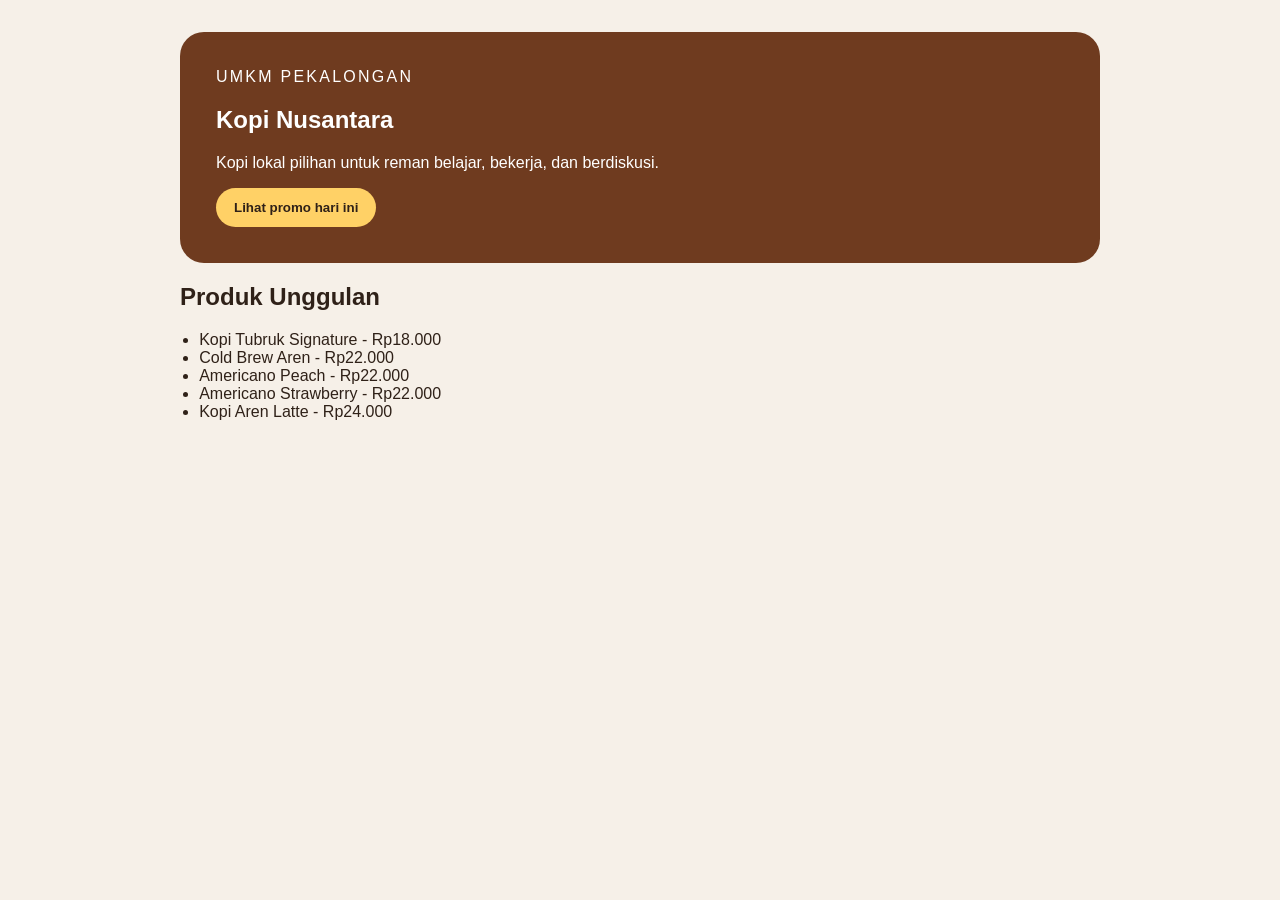
==== index.html @ fff0dcb1 "feat: buat landing page awal UMKM" ====
<!DOCTYPE html>
<html lang="en">
<head>
    <meta charset="UTF-8">
    <meta name="viewport" content="width=device-width, initial-scale=1.0">
    <title>Document</title>
    <link rel="stylesheet" href="css/style.css">
</head>
<body>
    <main class="page">
        <section class="hero">
            <p class="eyebrow">UMKM Pekalongan</p>
            <h1>Kopi Nusantara</h1>
            <p>Kopi lokal pilihan untuk reman belajar, bekerja, dan berdiskusi.</p>
            <button id="promoButton" type="button">Lihat promo hari ini</button>
        </section>
        <section aria-labelledby="produk-title">
            <h2 id="produk-title">Produk Unggulan</h2>
            <ul class="products">
                <li>Kopi Tubruk Signature - Rp18.000</li>
                <li>Cold Brew Aren - Rp22.000</li>
                <li>Americano Peach - Rp22.000</li>
                <li>Americano Strawberry - Rp22.000</li>
                <li>Kopi Aren Latte - Rp24.000</li>
            </ul>
        </section>

    </main>
    <script src="js/script.js"></script>
</body>
</html>
---- css/style.css ----
body {
    margin: 0;
    color: #2f2118;
    background-color: #f6f0e8;
    font-family: Arial, Helvetica, sans-serif;
}

.page {
    max-width: 920px;
    margin: 0 auto;
    padding: 32px 20px;
}

.hero {
    padding: 36px;
    color: white;
    background-color: #6f3b1f;
    border-radius: 24px;
}

.eyebrow {
    margin: 0 0 8px;
    letter-spacing: 0.14em;
    text-transform: uppercase;
}

.products {
    padding-left: 1.2rem;
}

button {
    padding: 12px 18px;
    color: #2f2118;
    font-weight: 700;
    cursor: pointer;
    background-color: #ffd166;
    border: 0;
    border-radius: 999px;
}
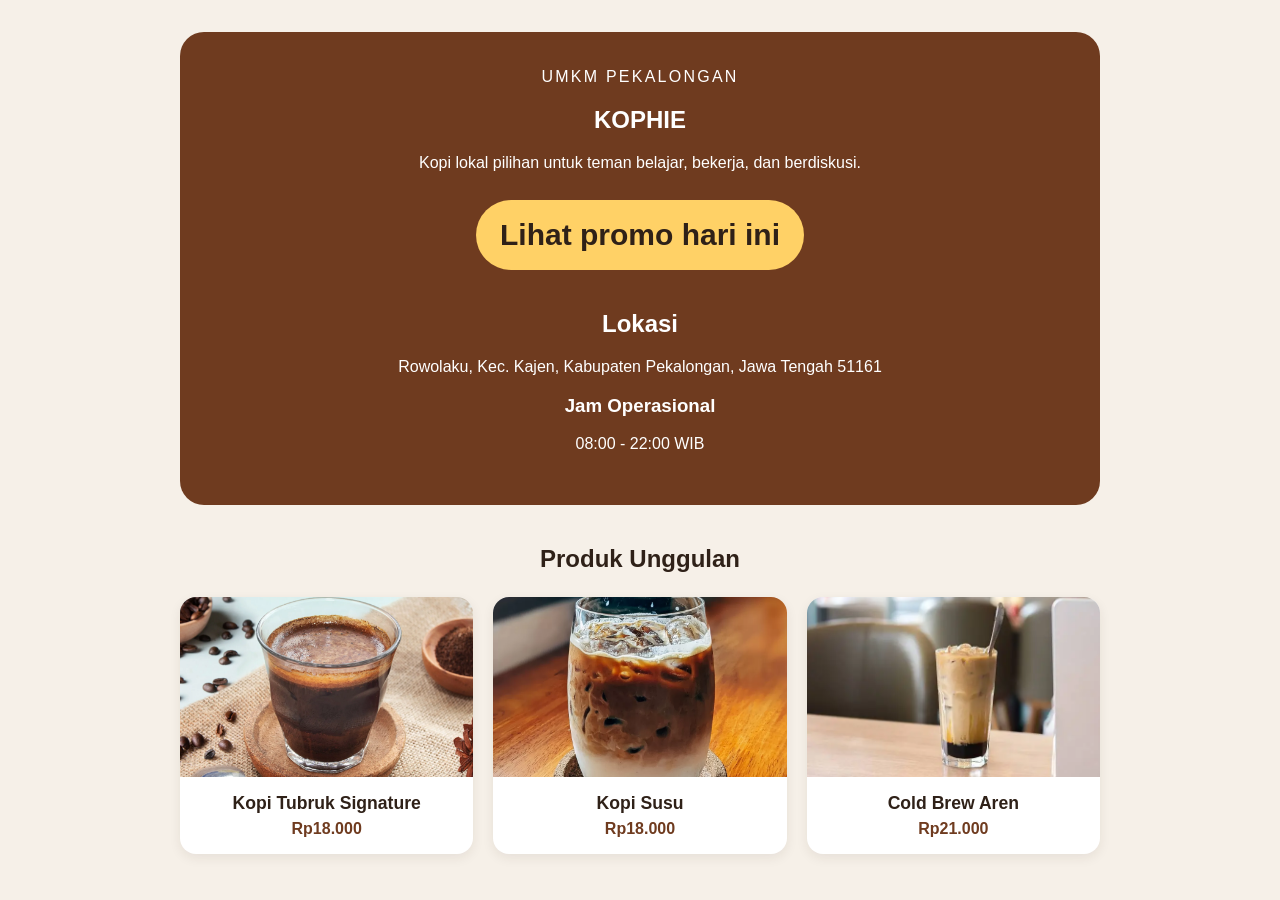
==== commit 6a328c56: "tambah lokasi dan jam operasional" ====
--- a/index.html
+++ b/index.html
@@ -1,31 +1,58 @@
-<!DOCTYPE html>
-<html lang="en">
-<head>
-    <meta charset="UTF-8">
-    <meta name="viewport" content="width=device-width, initial-scale=1.0">
-    <title>Document</title>
-    <link rel="stylesheet" href="css/style.css">
-</head>
-<body>
+<!doctype html>
+<html lang="id">
+  <head>
+    <meta charset="UTF-8" />
+    <meta name="viewport" content="width=device-width, initial-scale=1.0" />
+    <title>Kopi Nusantara - UMKM Pekalongan</title>
+    <link rel="stylesheet" href="css/style.css" />
+  </head>
+  <body>
     <main class="page">
-        <section class="hero">
-            <p class="eyebrow">UMKM Pekalongan</p>
-            <h1>Kopi Nusantara</h1>
-            <p>Kopi lokal pilihan untuk reman belajar, bekerja, dan berdiskusi.</p>
-            <button id="promoButton" type="button">Lihat promo hari ini</button>
-        </section>
-        <section aria-labelledby="produk-title">
-            <h2 id="produk-title">Produk Unggulan</h2>
-            <ul class="products">
-                <li>Kopi Tubruk Signature - Rp18.000</li>
-                <li>Cold Brew Aren - Rp22.000</li>
-                <li>Americano Peach - Rp22.000</li>
-                <li>Americano Strawberry - Rp22.000</li>
-                <li>Kopi Aren Latte - Rp24.000</li>
-            </ul>
-        </section>
+      <section class="hero">
+        <p class="eyebrow">UMKM Pekalongan</p>
+        <h1>KOPHIE</h1>
+        <p>Kopi lokal pilihan untuk teman belajar, bekerja, dan berdiskusi.</p>
+        <button id="promoButton" type="button">Lihat promo hari ini</button>
+        <div class="hero-info">
+          <div class="info-item">
+            <h2 class="label">Lokasi</h2>
+            <p>Rowolaku, Kec. Kajen, Kabupaten Pekalongan, Jawa Tengah 51161</p>
+          </div>
+          <div class="info-item">
+            <h3 class="label">Jam Operasional</h3>
+            <p class="hours">08:00 - 22:00 WIB</p>
+          </div>
+        </div>
+      </section>
 
+      <section aria-labelledby="produk-title">
+        <h2 id="produk-title">Produk Unggulan</h2>
+        <ul class="products">
+          <li class="product-card">
+            <img src="webp/kopitubruk.webp" alt="Kopi Tubruk Signature" />
+            <div class="product-info">
+              <h3>Kopi Tubruk Signature</h3>
+              <p class="price">Rp18.000</p>
+            </div>
+          </li>
+          <li class="product-card">
+            <img src="webp/kopisusu.webp" alt="Kopi Susu" />
+            <div class="product-info">
+              <h3>Kopi Susu</h3>
+              <p class="price">Rp18.000</p>
+            </div>
+          </li>
+          <li class="product-card">
+            <img src="webp/coldbrewaren.webp" alt="Cold Brew Aren" />
+            <div class="product-info">
+              <h3>Cold Brew Aren</h3>
+              <p class="price">Rp21.000</p>
+            </div>
+          </li>
+        </ul>
+      </section>
     </main>
+
     <script src="js/script.js"></script>
-</body>
+  </body>
 </html>
--- a/css/style.css
+++ b/css/style.css
@@ -16,6 +16,7 @@
     color: white;
     background-color: #6f3b1f;
     border-radius: 24px;
+    text-align: center;
 }
 
 .eyebrow {
@@ -24,19 +25,64 @@
     text-transform: uppercase;
 }
 
-.products {
-    padding-left: 1.2rem;
+section h2 {
+    text-align: center;
+    margin-top: 40px;
+    margin-bottom: 20px;
 }
 
 button {
-    padding: 12px 18px;
+    padding: 18px 24px;
     color: #2f2118;
+    font-size: 30px;
     font-weight: 700;
     cursor: pointer;
     background-color: #ffd166;
     border: 0;
     border-radius: 999px;
+    margin-top: 12px;
 }
 
+.products {
+    display: grid;
+    grid-template-columns: repeat(auto-fit, minmax(220px, 1fr));
+    gap: 20px;
+    list-style: none;
+    padding: 0;
+    margin: 24px 0 0;
+}
 
+.product-card {
+    background-color: #ffffff;
+    border-radius: 16px;
+    overflow: hidden;
+    box-shadow: 0 4px 12px rgba(47, 33, 24, 0.08);
+    display: flex;
+    flex-direction: column;
+    text-align: center;
+}
 
+.product-card img {
+    width: 100%;
+    height: 180px;
+    object-fit: cover;
+}
+
+.product-info {
+    padding: 16px;
+    display: flex;
+    flex-direction: column;
+    gap: 6px;
+}
+
+.product-info h3 {
+    margin: 0;
+    font-size: 1.1rem;
+    color: #2f2118;
+}
+
+.product-info .price {
+    margin: 0;
+    font-weight: 700;
+    color: #6f3b1f;
+}
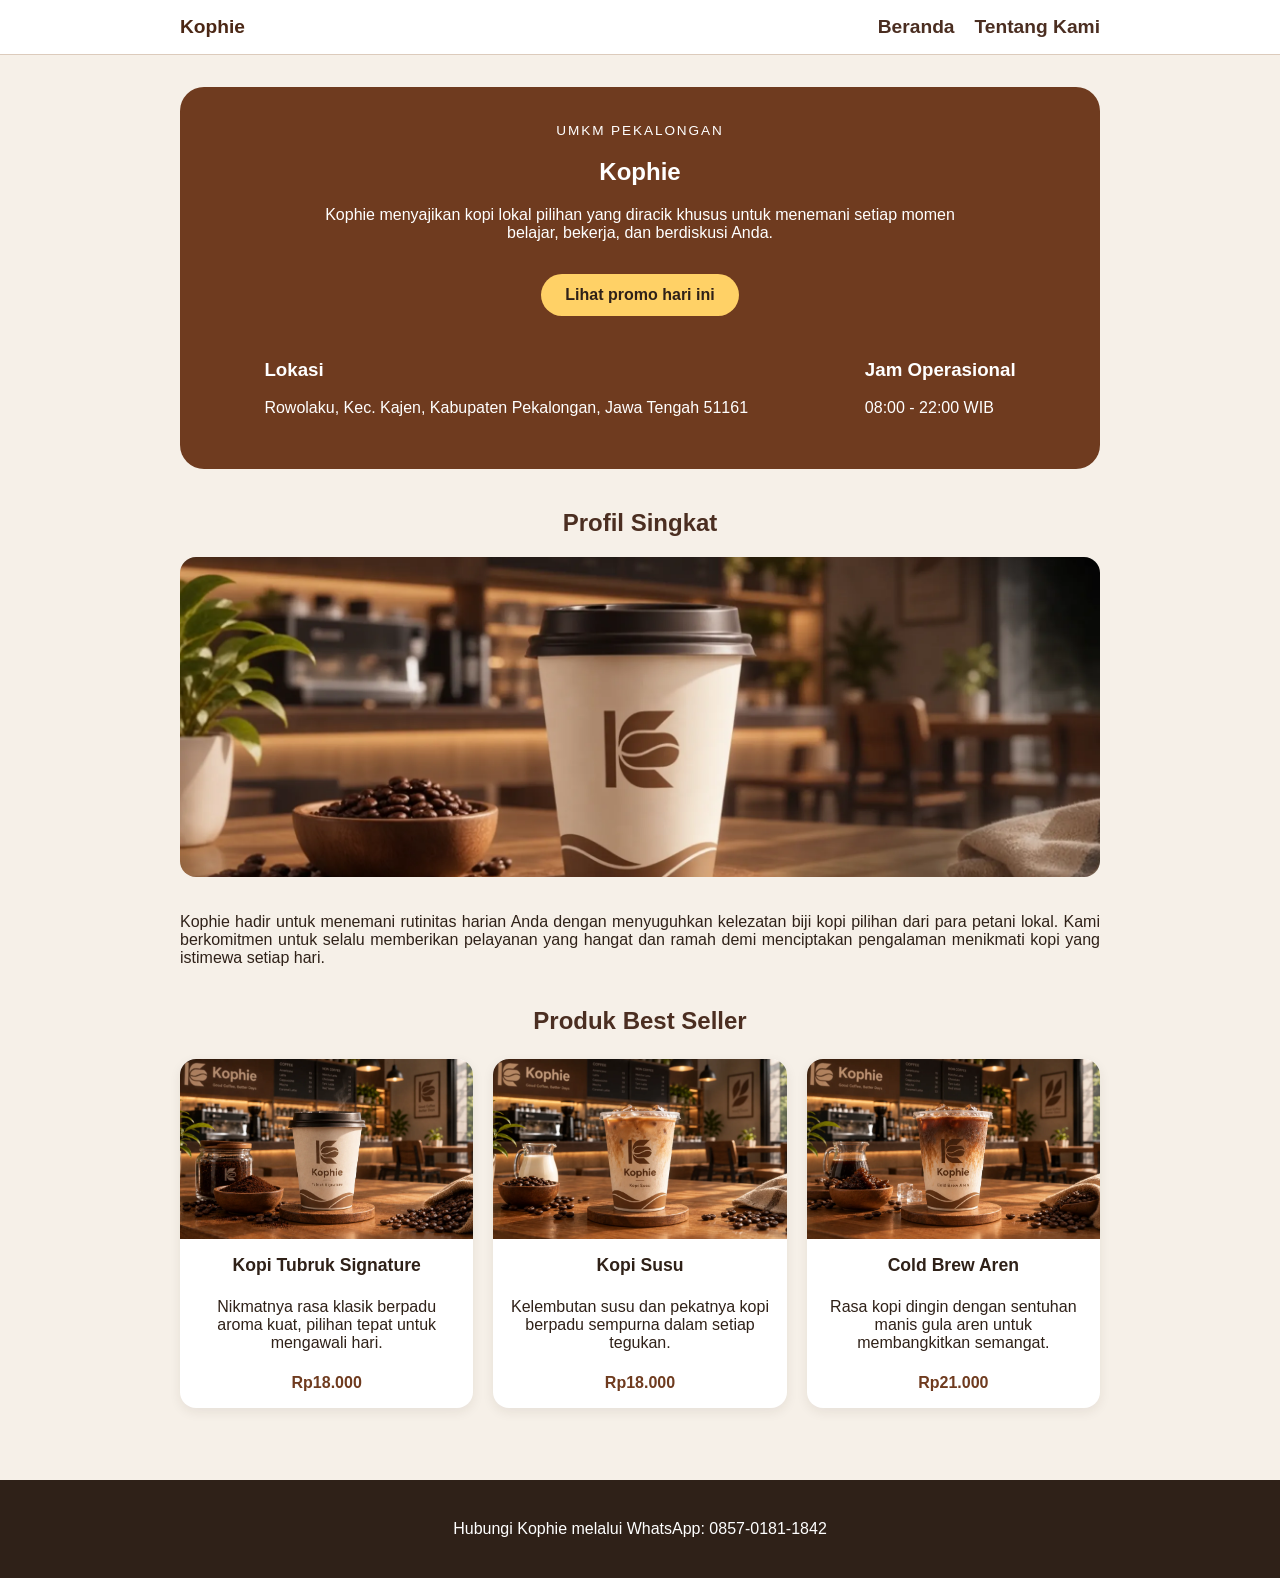
==== commit ece04d45: "Menambah navigasi, menambah halaman tentang kami, dan sedikit merapikan UIUX" ====
--- a/index.html
+++ b/index.html
@@ -3,49 +3,103 @@
   <head>
     <meta charset="UTF-8" />
     <meta name="viewport" content="width=device-width, initial-scale=1.0" />
-    <title>Kopi Nusantara - UMKM Pekalongan</title>
+    <title>Kophie - UMKM Pekalongan</title>
     <link rel="stylesheet" href="css/style.css" />
   </head>
   <body>
-    <main class="page">
-      <section class="hero">
-        <p class="eyebrow">UMKM Pekalongan</p>
-        <h1>KOPHIE</h1>
-        <p>Kopi lokal pilihan untuk teman belajar, bekerja, dan berdiskusi.</p>
-        <button id="promoButton" type="button">Lihat promo hari ini</button>
-        <div class="hero-info">
-          <div class="info-item">
-            <h2 class="label">Lokasi</h2>
-            <p>Rowolaku, Kec. Kajen, Kabupaten Pekalongan, Jawa Tengah 51161</p>
-          </div>
-          <div class="info-item">
-            <h3 class="label">Jam Operasional</h3>
-            <p class="hours">08:00 - 22:00 WIB</p>
+    <a class="skip-link" href="#konten">Lewati ke konten utama</a>
+    <header class="site-header">
+      <nav class="nav" aria-label="Navigasi utama">
+        <a class="brand" href="index.html">Kophie</a>
+        <ul>
+          <li><a aria-current="page" href="index.html">Beranda</a></li>
+          <li><a href="tentang.html">Tentang Kami</a></li>
+        </ul>
+      </nav>
+    </header>
+
+    <main id="beranda" class="page">
+      <section class="hero" aria-labelledby="hero-title">
+        <div class="hero-content">
+          <p class="eyebrow">UMKM Pekalongan</p>
+          <h1 id="hero-title">Kophie</h1>
+          <p class="hero-desc">
+            Kophie menyajikan kopi lokal pilihan yang diracik khusus untuk
+            menemani setiap momen belajar, bekerja, dan berdiskusi Anda.
+          </p>
+          <button id="promoButton" type="button">Lihat promo hari ini</button>
+
+          <div class="hero-info">
+            <div class="info-card">
+              <div>
+                <h3 class="label">Lokasi</h3>
+                <p>
+                  Rowolaku, Kec. Kajen, Kabupaten Pekalongan, Jawa Tengah 51161
+                </p>
+              </div>
+            </div>
+            <div class="info-card">
+              <div>
+                <h3 class="label">Jam Operasional</h3>
+                <p class="hours">08:00 - 22:00 WIB</p>
+              </div>
+            </div>
           </div>
         </div>
       </section>
 
+      <section id="profil" aria-labelledby="profil-title">
+        <h2 id="profil-title">Profil Singkat</h2>
+        <img
+          class="profile-image"
+          src="assets/images/profilen.webp"
+          alt="Secangkir kopi hitam di atas meja kayu"
+        />
+        <p>
+          Kophie hadir untuk menemani rutinitas harian Anda dengan menyuguhkan
+          kelezatan biji kopi pilihan dari para petani lokal. Kami berkomitmen
+          untuk selalu memberikan pelayanan yang hangat dan ramah demi
+          menciptakan pengalaman menikmati kopi yang istimewa setiap hari.
+        </p>
+        
+      </section>
+
       <section aria-labelledby="produk-title">
-        <h2 id="produk-title">Produk Unggulan</h2>
+        <h2 id="produk-title">Produk Best Seller</h2>
         <ul class="products">
           <li class="product-card">
-            <img src="webp/kopitubruk.webp" alt="Kopi Tubruk Signature" />
+            <img
+              src="assets/images/kopitubruksignaturen.webp"
+              alt="Kopi Tubruk Signature"
+            />
             <div class="product-info">
               <h3>Kopi Tubruk Signature</h3>
+              <p>
+                Nikmatnya rasa klasik berpadu aroma kuat, pilihan tepat untuk
+                mengawali hari.
+              </p>
               <p class="price">Rp18.000</p>
             </div>
           </li>
           <li class="product-card">
-            <img src="webp/kopisusu.webp" alt="Kopi Susu" />
+            <img src="assets/images/kopisusun.webp" alt="Kopi Susu" />
             <div class="product-info">
               <h3>Kopi Susu</h3>
+              <p>
+                Kelembutan susu dan pekatnya kopi berpadu sempurna dalam setiap
+                tegukan.
+              </p>
               <p class="price">Rp18.000</p>
             </div>
           </li>
           <li class="product-card">
-            <img src="webp/coldbrewaren.webp" alt="Cold Brew Aren" />
+            <img src="assets/images/coldbrewarenn.webp" alt="Cold Brew Aren" />
             <div class="product-info">
               <h3>Cold Brew Aren</h3>
+              <p>
+                Rasa kopi dingin dengan sentuhan manis gula aren untuk
+                membangkitkan semangat.
+              </p>
               <p class="price">Rp21.000</p>
             </div>
           </li>
@@ -53,6 +107,10 @@
       </section>
     </main>
 
+    <footer id="kontak" class="site-footer">
+      <p>Hubungi Kophie melalui WhatsApp: 0857-0181-1842</p>
+    </footer>
+
     <script src="js/script.js"></script>
   </body>
-</html>+</html>
--- a/css/style.css
+++ b/css/style.css
@@ -2,7 +2,67 @@
     margin: 0;
     color: #2f2118;
     background-color: #f6f0e8;
-    font-family: Arial, Helvetica, sans-serif;
+    font-family: 'Poppins', sans-serif;
+    text-align: justify;
+}
+
+.site-header {
+    position: sticky;
+    top: 0;
+    z-index: 1000;
+    background: white;
+    border-bottom: 1px solid #dccbbc;
+}
+
+.nav {
+    max-width: 920px;
+    margin: 0 auto;
+    display: flex;
+    justify-content: space-between;
+    align-items: center;
+    padding: 16px 20px;
+    flex-wrap: wrap;
+    gap: 16px;
+}
+
+.brand {
+    color: #4b2715;
+    font-weight: 800;
+    text-decoration: none;
+    font-size: 1.2rem;
+}
+
+.nav ul {
+    padding: 0;
+    margin: 0;
+    list-style: none;
+    display: flex;
+    gap: 20px;
+}
+
+.nav li {
+    display: inline-block;
+}
+
+nav a {
+    color: #4b2e21;
+    font-weight: 700;
+    text-decoration: none;
+    font-size: 1.2rem;
+}
+
+nav a:hover {
+    color: #6f3b1f;
+}
+
+.nav a[aria-current="page"] {
+    font-weight: 800;
+}
+
+a:focus-visible,
+button:focus-visible {
+    outline: 3px solid #2563eb;
+    outline-offset: 3px;
 }
 
 .page {
@@ -23,24 +83,70 @@
     margin: 0 0 8px;
     letter-spacing: 0.14em;
     text-transform: uppercase;
+    font-size: 0.85rem;
+}
+
+section {
+    margin-bottom: 40px;
 }
 
 section h2 {
     text-align: center;
     margin-top: 40px;
     margin-bottom: 20px;
+    color: #4b2e21;
 }
 
 button {
-    padding: 18px 24px;
+    padding: 12px 24px;
     color: #2f2118;
-    font-size: 30px;
+    font-size: 1rem;
     font-weight: 700;
     cursor: pointer;
     background-color: #ffd166;
     border: 0;
     border-radius: 999px;
-    margin-top: 12px;
+    margin-top: 16px;
+    transition: background-color 0.2s;
+}
+
+button:hover {
+    background-color: #f4c453;
+}
+
+.hero-desc {
+    display: flex;
+    text-align: center;
+    margin-left: 10vh;
+    margin-right: 10vh;
+}
+
+.hero-info {
+    display: flex;
+    justify-content: space-around;
+    flex-wrap: wrap;
+    gap: 20px;
+    margin-top: 24px;
+    text-align: left;
+}
+
+.info-item .label {
+    font-size: 1rem;
+    margin: 0 0 4px 0;
+    color: #ffd166;
+}
+
+.info-item p {
+    margin: 0;
+    font-size: 0.95rem;
+}
+
+.profile-image {
+    width: 100%;
+    max-height: 320px;
+    object-fit: cover;
+    border-radius: 16px;
+    margin-bottom: 16px;
 }
 
 .products {
@@ -85,4 +191,24 @@
     margin: 0;
     font-weight: 700;
     color: #6f3b1f;
+}
+
+.site-footer {
+    padding: 24px 20px;
+    background: #2f2118;
+    color: white;
+    text-align: center;
+}
+
+.skip-link {
+    position: absolute;
+    left: -9999px;
+    padding: 8px 12px;
+    color: white;
+    background: #2f2118;
+}
+
+.skip-link:focus {
+    top: 8px;
+    left: 8px;
 }
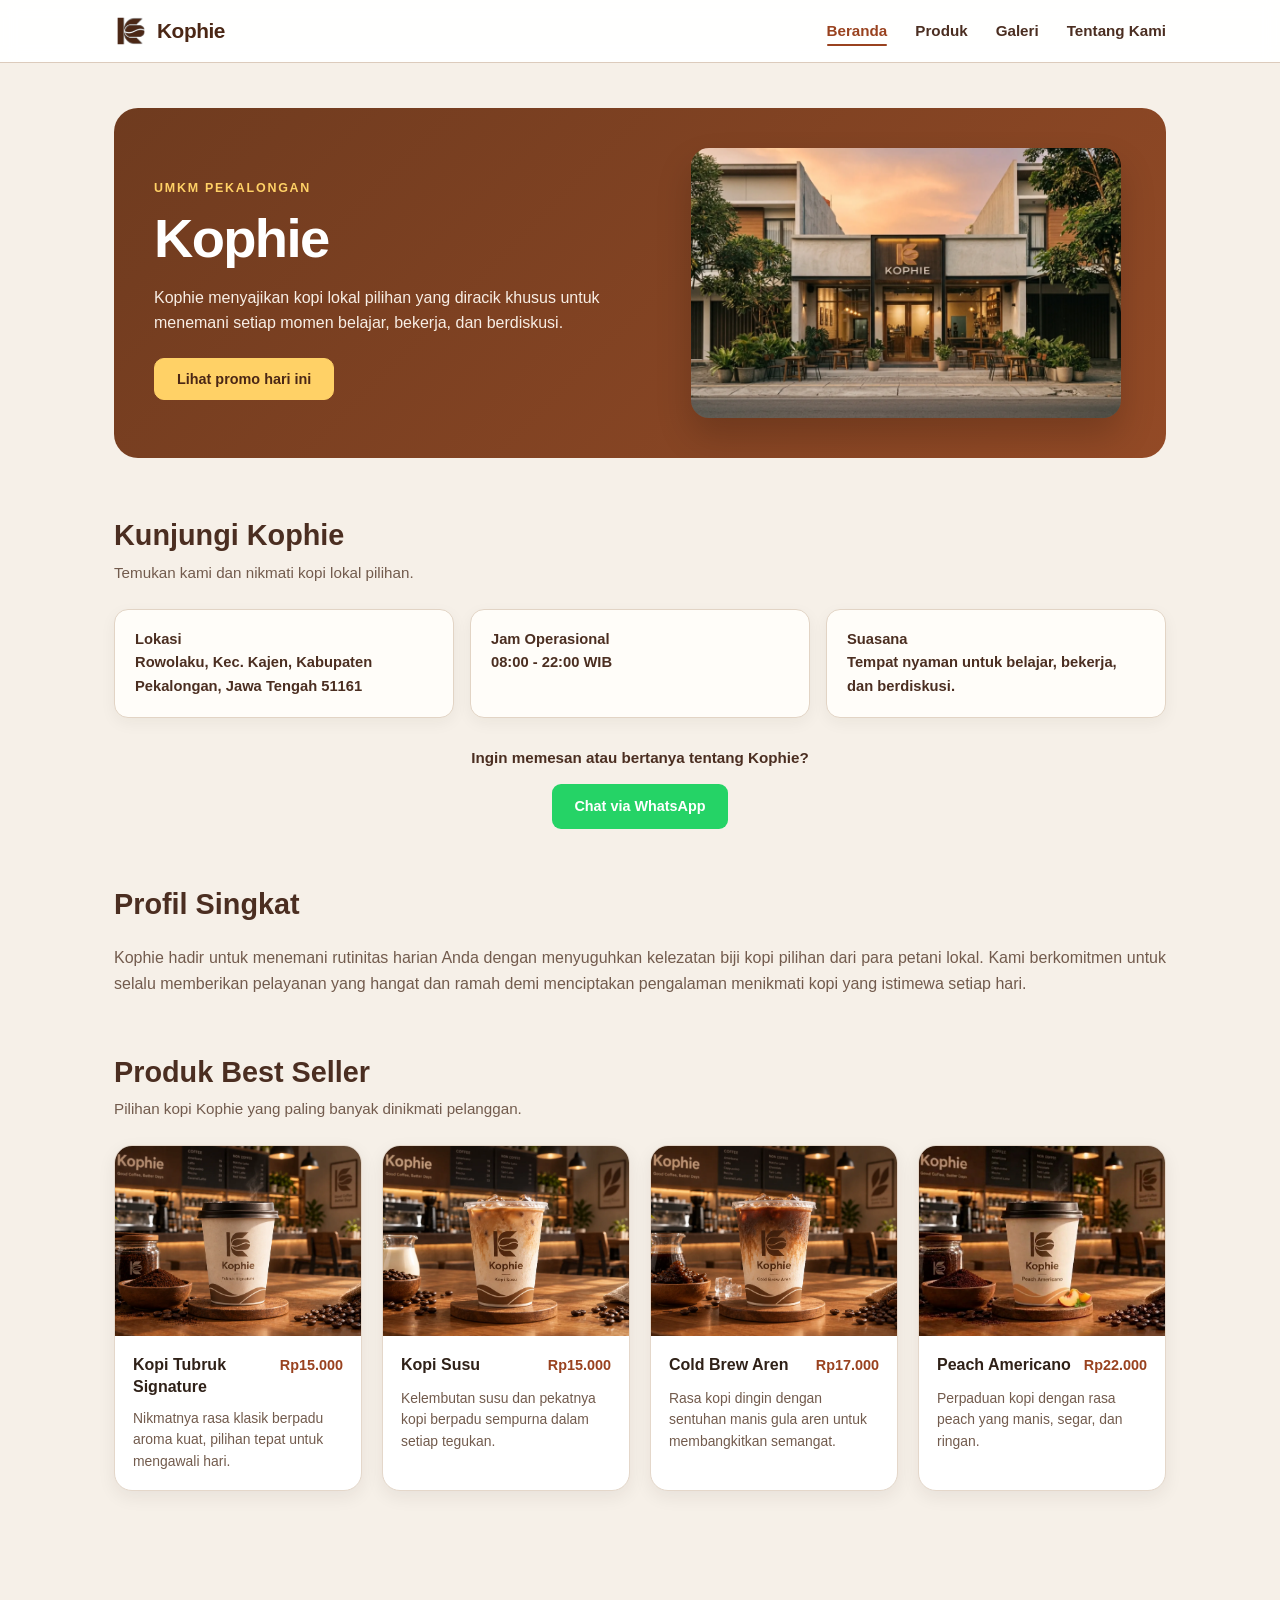
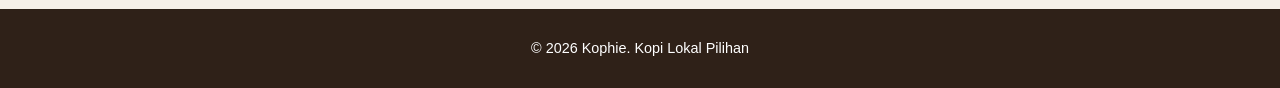
==== commit 0992dcca: "membuat file produk dan galeri html, menambahkan beberapa produk dan merapihkan layout" ====
--- a/index.html
+++ b/index.html
@@ -3,112 +3,197 @@
   <head>
     <meta charset="UTF-8" />
     <meta name="viewport" content="width=device-width, initial-scale=1.0" />
-    <title>Kophie - UMKM Pekalongan</title>
+    <title>Beranda Kophie - UMKM Pekalongan</title>
     <link rel="stylesheet" href="css/style.css" />
   </head>
+
   <body>
     <a class="skip-link" href="#konten">Lewati ke konten utama</a>
+
     <header class="site-header">
       <nav class="nav" aria-label="Navigasi utama">
-        <a class="brand" href="index.html">Kophie</a>
-        <ul>
-          <li><a aria-current="page" href="index.html">Beranda</a></li>
+        <a class="brand" href="index.html">
+          <img src="assets/logo/logokophie.svg" alt="Logo Kophie" />
+          <span>Kophie</span>
+        </a>
+
+        <ul class="nav-list">
+          <li>
+            <a class="active" aria-current="page" href="index.html">Beranda</a>
+          </li>
+          <li><a href="produk.html">Produk</a></li>
+          <li><a href="galeri.html">Galeri</a></li>
           <li><a href="tentang.html">Tentang Kami</a></li>
         </ul>
       </nav>
     </header>
 
-    <main id="beranda" class="page">
-      <section class="hero" aria-labelledby="hero-title">
-        <div class="hero-content">
+    <main id="konten" class="page">
+      <section class="about-hero" aria-labelledby="hero-title">
+        <div class="about-copy">
           <p class="eyebrow">UMKM Pekalongan</p>
+
           <h1 id="hero-title">Kophie</h1>
-          <p class="hero-desc">
+
+          <p class="about-desc">
             Kophie menyajikan kopi lokal pilihan yang diracik khusus untuk
-            menemani setiap momen belajar, bekerja, dan berdiskusi Anda.
+            menemani setiap momen belajar, bekerja, dan berdiskusi.
           </p>
+
           <button id="promoButton" type="button">Lihat promo hari ini</button>
-
-          <div class="hero-info">
-            <div class="info-card">
-              <div>
-                <h3 class="label">Lokasi</h3>
-                <p>
-                  Rowolaku, Kec. Kajen, Kabupaten Pekalongan, Jawa Tengah 51161
-                </p>
-              </div>
-            </div>
-            <div class="info-card">
-              <div>
-                <h3 class="label">Jam Operasional</h3>
-                <p class="hours">08:00 - 22:00 WIB</p>
-              </div>
-            </div>
-          </div>
-        </div>
-      </section>
-
-      <section id="profil" aria-labelledby="profil-title">
-        <h2 id="profil-title">Profil Singkat</h2>
-        <img
-          class="profile-image"
-          src="assets/images/profilen.webp"
-          alt="Secangkir kopi hitam di atas meja kayu"
-        />
-        <p>
-          Kophie hadir untuk menemani rutinitas harian Anda dengan menyuguhkan
-          kelezatan biji kopi pilihan dari para petani lokal. Kami berkomitmen
-          untuk selalu memberikan pelayanan yang hangat dan ramah demi
-          menciptakan pengalaman menikmati kopi yang istimewa setiap hari.
-        </p>
-        
-      </section>
-
-      <section aria-labelledby="produk-title">
-        <h2 id="produk-title">Produk Best Seller</h2>
-        <ul class="products">
-          <li class="product-card">
-            <img
-              src="assets/images/kopitubruksignaturen.webp"
+        </div>
+
+        <div class="about-img-wrapper">
+          <img
+            class="about-img"
+            src="assets/images/suasanakedai/beranda.webp"
+            alt="Foto Kedai Kophie"
+          />
+        </div>
+      </section>
+
+      <section class="section" aria-labelledby="lokasi-title">
+        <div class="section-head">
+          <h2 id="lokasi-title">Kunjungi Kophie</h2>
+          <p>Temukan kami dan nikmati kopi lokal pilihan.</p>
+        </div>
+
+        <ul class="category-list">
+          <li>
+            <strong>Lokasi</strong><br />
+            Rowolaku, Kec. Kajen, Kabupaten Pekalongan, Jawa Tengah 51161
+          </li>
+
+          <li>
+            <strong>Jam Operasional</strong><br />
+            08:00 - 22:00 WIB
+          </li>
+
+          <li>
+            <strong>Suasana</strong><br />
+            Tempat nyaman untuk belajar, bekerja, dan berdiskusi.
+          </li>
+        </ul>
+        <p class="contact-text">Ingin memesan atau bertanya tentang Kophie?</p>
+
+        <a
+          class="whatsapp-button"
+          href="https://wa.me/+6285701811842"
+          target="_blank"
+          rel="noopener"
+        >
+          Chat via WhatsApp
+        </a>
+      </section>
+
+      <section class="section" aria-labelledby="profil-title">
+        <div class="section-head">
+          <h2 id="profil-title">Profil Singkat</h2>
+        </div>
+
+        <div>
+          <p
+            class="about-desc"
+            style="color: #725b4d; max-width: 100%; text-align: justify"
+          >
+            Kophie hadir untuk menemani rutinitas harian Anda dengan menyuguhkan
+            kelezatan biji kopi pilihan dari para petani lokal. Kami berkomitmen
+            untuk selalu memberikan pelayanan yang hangat dan ramah demi
+            menciptakan pengalaman menikmati kopi yang istimewa setiap hari.
+          </p>
+        </div>
+      </section>
+
+      <section class="section" aria-labelledby="produk-title">
+        <div class="section-head">
+          <h2 id="produk-title">Produk Best Seller</h2>
+          <p>Pilihan kopi Kophie yang paling banyak dinikmati pelanggan.</p>
+        </div>
+
+        <div class="products">
+          <figure class="product-card">
+            <img
+              class="product-img"
+              src="assets/images/produk/kopitubruksignaturen.webp"
               alt="Kopi Tubruk Signature"
             />
-            <div class="product-info">
-              <h3>Kopi Tubruk Signature</h3>
+
+            <figcaption>
+              <div class="product-header">
+                <h3>Kopi Tubruk Signature</h3>
+                <span class="price">Rp15.000</span>
+              </div>
+
               <p>
                 Nikmatnya rasa klasik berpadu aroma kuat, pilihan tepat untuk
                 mengawali hari.
               </p>
-              <p class="price">Rp18.000</p>
-            </div>
-          </li>
-          <li class="product-card">
-            <img src="assets/images/kopisusun.webp" alt="Kopi Susu" />
-            <div class="product-info">
-              <h3>Kopi Susu</h3>
+            </figcaption>
+          </figure>
+
+          <figure class="product-card">
+            <img
+              class="product-img"
+              src="assets/images/produk/kopisusun.webp"
+              alt="Kopi Susu"
+            />
+
+            <figcaption>
+              <div class="product-header">
+                <h3>Kopi Susu</h3>
+                <span class="price">Rp15.000</span>
+              </div>
+
               <p>
                 Kelembutan susu dan pekatnya kopi berpadu sempurna dalam setiap
                 tegukan.
               </p>
-              <p class="price">Rp18.000</p>
-            </div>
-          </li>
-          <li class="product-card">
-            <img src="assets/images/coldbrewarenn.webp" alt="Cold Brew Aren" />
-            <div class="product-info">
-              <h3>Cold Brew Aren</h3>
+            </figcaption>
+          </figure>
+
+          <figure class="product-card">
+            <img
+              class="product-img"
+              src="assets/images/produk/coldbrewarenn.webp"
+              alt="Cold Brew Aren"
+            />
+
+            <figcaption>
+              <div class="product-header">
+                <h3>Cold Brew Aren</h3>
+                <span class="price">Rp17.000</span>
+              </div>
+
               <p>
                 Rasa kopi dingin dengan sentuhan manis gula aren untuk
                 membangkitkan semangat.
               </p>
-              <p class="price">Rp21.000</p>
-            </div>
-          </li>
-        </ul>
+            </figcaption>
+          </figure>
+          <figure class="product-card">
+            <img
+              class="product-img"
+              src="assets/images/produk/peachamericano.webp"
+              alt="Peach Americano"
+            />
+
+            <figcaption>
+              <div class="product-header">
+                <h3>Peach Americano</h3>
+                <span class="price">Rp22.000</span>
+              </div>
+
+              <p>
+                Perpaduan kopi dengan rasa peach yang manis, segar, dan ringan.
+              </p>
+            </figcaption>
+          </figure>
+        </div>
       </section>
     </main>
 
-    <footer id="kontak" class="site-footer">
-      <p>Hubungi Kophie melalui WhatsApp: 0857-0181-1842</p>
+    <footer class="site-footer">
+      <p>&copy; 2026 Kophie. Kopi Lokal Pilihan</p>
     </footer>
 
     <script src="js/script.js"></script>
--- a/css/style.css
+++ b/css/style.css
@@ -1,62 +1,96 @@
+* {
+    box-sizing: border-box;
+}
+
+html {
+    scroll-behavior: smooth;
+}
+
 body {
     margin: 0;
     color: #2f2118;
     background-color: #f6f0e8;
-    font-family: 'Poppins', sans-serif;
-    text-align: justify;
+    font-family: 'Poppins', Arial, sans-serif;
+    line-height: 1.6;
 }
 
 .site-header {
     position: sticky;
     top: 0;
     z-index: 1000;
-    background: white;
+    background-color: rgba(255, 255, 255, 0.96);
     border-bottom: 1px solid #dccbbc;
+    backdrop-filter: blur(8px);
 }
 
 .nav {
-    max-width: 920px;
+    max-width: 1100px;
     margin: 0 auto;
+    padding: 14px 24px;
     display: flex;
+    align-items: center;
     justify-content: space-between;
+    gap: 24px;
+}
+
+.brand {
+    display: flex;
     align-items: center;
-    padding: 16px 20px;
-    flex-wrap: wrap;
-    gap: 16px;
-}
-
-.brand {
+    gap: 9px;
     color: #4b2715;
+    font-size: 1.3rem;
     font-weight: 800;
     text-decoration: none;
-    font-size: 1.2rem;
-}
-
-.nav ul {
+    letter-spacing: -0.02em;
+}
+
+.brand img {
+    width: 34px;
+    height: 34px;
+    display: block;
+    object-fit: contain;
+}
+
+.brand span {
+    line-height: 1;
+}
+.nav-list {
+    display: flex;
+    align-items: center;
+    gap: 28px;
+    margin: 0;
     padding: 0;
-    margin: 0;
     list-style: none;
-    display: flex;
-    gap: 20px;
-}
-
-.nav li {
-    display: inline-block;
-}
-
-nav a {
+}
+
+.nav-list a {
+    position: relative;
     color: #4b2e21;
-    font-weight: 700;
+    font-size: 0.95rem;
+    font-weight: 600;
     text-decoration: none;
-    font-size: 1.2rem;
-}
-
-nav a:hover {
-    color: #6f3b1f;
-}
-
-.nav a[aria-current="page"] {
-    font-weight: 800;
+    transition: color 0.2s ease;
+}
+
+.nav-list a:hover {
+    color: #9a4825;
+}
+
+.nav-list a.active,
+.nav-list a[aria-current="page"] {
+    color: #99421f;
+}
+
+.nav-list a.active::after,
+.nav-list a[aria-current="page"]::after {
+    content: "";
+    position: absolute;
+    left: 0;
+    right: 0;
+    bottom: -7px;
+    height: 2px;
+    border-radius: 10px;
+    background-color: #99421f;
 }
 
 a:focus-visible,
@@ -66,149 +100,539 @@
 }
 
 .page {
-    max-width: 920px;
+    max-width: 1100px;
     margin: 0 auto;
-    padding: 32px 20px;
-}
-
-.hero {
-    padding: 36px;
+    padding: 45px 24px 60px;
+}
+
+.about-hero {
+    min-height: 330px;
+    display: grid;
+    grid-template-columns: 1.05fr 0.95fr;
+    align-items: center;
+    gap: 45px;
+    padding: 40px;
+    margin-bottom: 60px;
     color: white;
-    background-color: #6f3b1f;
+    background: linear-gradient(135deg, #6f3b1f, #934a26);
     border-radius: 24px;
-    text-align: center;
+    overflow: hidden;
+}
+
+.about-copy {
+    max-width: 560px;
 }
 
 .eyebrow {
-    margin: 0 0 8px;
+    display: inline-block;
+    margin-bottom: 10px;
+    color: #ffd166;
+    font-size: 0.78rem;
+    font-weight: 700;
     letter-spacing: 0.14em;
     text-transform: uppercase;
-    font-size: 0.85rem;
-}
-
-section {
-    margin-bottom: 40px;
-}
-
-section h2 {
-    text-align: center;
-    margin-top: 40px;
-    margin-bottom: 20px;
+}
+
+.about-copy h1 {
+    margin: 0 0 16px;
+    font-size: clamp(2.2rem, 5vw, 3.4rem);
+    line-height: 1.1;
+    letter-spacing: -0.03em;
+}
+
+.about-desc {
+    max-width: 520px;
+    margin: 0;
+    color: #f8eee5;
+    font-size: 1rem;
+}
+
+.about-img-wrapper {
+    display: flex;
+    justify-content: center;
+}
+
+.about-img {
+    width: 100%;
+    max-width: 430px;
+    height: 270px;
+    object-fit: cover;
+    border-radius: 18px;
+    box-shadow: 0 18px 35px rgba(0, 0, 0, 0.18);
+}
+
+.section {
+    margin-bottom: 58px;
+}
+
+.section-head {
+    margin-bottom: 24px;
+}
+
+.section-head h2 {
+    margin: 0 0 8px;
     color: #4b2e21;
-}
-
-button {
-    padding: 12px 24px;
+    font-size: 1.8rem;
+    line-height: 1.2;
+}
+
+.section-head p {
+    margin: 0;
+    color: #725b4d;
+    font-size: 0.95rem;
+}
+
+.category-list {
+    display: grid;
+    grid-template-columns: repeat(3, 1fr);
+    gap: 16px;
+    margin: 0;
+    padding: 0;
+    list-style: none;
+}
+
+.category-list li {
+    padding: 18px 20px;
+    color: #4b2e21;
+    background-color: #fffdf9;
+    border: 1px solid #e2d4c5;
+    border-radius: 14px;
+    box-shadow: 0 5px 16px rgba(47, 33, 24, 0.05);
+    font-size: 0.92rem;
+    font-weight: 600;
+}
+
+.products {
+    display: grid;
+    grid-template-columns: repeat(4, 1fr);
+    gap: 20px;
+    margin: 0;
+    padding: 0;
+}
+
+.product-card {
+    margin: 0;
+    overflow: hidden;
+    background-color: #ffffff;
+    border: 1px solid #e4d7ca;
+    border-radius: 18px;
+    box-shadow: 0 6px 18px rgba(47, 33, 24, 0.07);
+    transition: transform 0.2s ease, box-shadow 0.2s ease;
+}
+
+.product-card:hover {
+    transform: translateY(-5px);
+    box-shadow: 0 12px 25px rgba(47, 33, 24, 0.12);
+}
+
+.product-img {
+    display: block;
+    width: 100%;
+    height: 190px;
+    object-fit: cover;
+}
+
+.product-card figcaption {
+    padding: 18px;
+}
+
+.product-header {
+    display: flex;
+    align-items: flex-start;
+    justify-content: space-between;
+    gap: 12px;
+}
+
+.product-header h3 {
+    margin: 0;
     color: #2f2118;
     font-size: 1rem;
+    line-height: 1.35;
+}
+
+.product-header .price {
+    flex-shrink: 0;
+    color: #99421f;
+    font-size: 0.9rem;
+    font-weight: 800;
+}
+
+.product-card figcaption p {
+    margin: 10px 0 0;
+    color: #725b4d;
+    font-size: 0.87rem;
+    line-height: 1.55;
+}
+
+.price-table-wrap {
+    width: 100%;
+    overflow-x: auto;
+    background-color: #fffdf9;
+    border: 1px solid #d7b993;
+    border-radius: 16px;
+    box-shadow: 0 5px 18px rgba(47, 33, 24, 0.05);
+}
+
+.price-table-wrap table {
+    width: 100%;
+    min-width: 600px;
+    border-collapse: collapse;
+}
+
+.price-table-wrap caption {
+    padding: 18px 20px 12px;
+    color: #4b2e21;
+    font-family: Georgia, serif;
+    font-size: 1rem;
     font-weight: 700;
-    cursor: pointer;
-    background-color: #ffd166;
-    border: 0;
-    border-radius: 999px;
-    margin-top: 16px;
-    transition: background-color 0.2s;
-}
-
-button:hover {
-    background-color: #f4c453;
-}
-
-.hero-desc {
-    display: flex;
+    text-align: left;
+}
+
+.price-table-wrap thead {
+    background-color: #99421f;
+    color: #ffffff;
+}
+
+.price-table-wrap th,
+.price-table-wrap td {
+    padding: 15px 20px;
+    text-align: left;
+    font-size: 0.92rem;
+}
+
+.price-table-wrap thead th {
+    font-weight: 700;
+}
+
+.price-table-wrap tbody tr {
+    border-bottom: 1px solid #dfc9b0;
+}
+
+.price-table-wrap tbody tr:nth-child(even) {
+    background-color: #f7f0e7;
+}
+
+.price-table-wrap tbody tr:last-child {
+    border-bottom: none;
+}
+
+.price-table-wrap tbody th {
+    color: #2f2118;
+    font-weight: 600;
+}
+
+.price-table-wrap tbody td {
+    color: #594438;
+}
+
+.price-cell {
+    color: #99421f !important;
+    font-weight: 800;
+}
+
+.site-footer {
+    padding: 28px 20px;
+    background-color: #2f2118;
+    color: #ffffff;
     text-align: center;
-    margin-left: 10vh;
-    margin-right: 10vh;
-}
-
-.hero-info {
-    display: flex;
-    justify-content: space-around;
-    flex-wrap: wrap;
-    gap: 20px;
-    margin-top: 24px;
-    text-align: left;
-}
-
-.info-item .label {
-    font-size: 1rem;
-    margin: 0 0 4px 0;
-    color: #ffd166;
-}
-
-.info-item p {
-    margin: 0;
-    font-size: 0.95rem;
-}
-
-.profile-image {
-    width: 100%;
-    max-height: 320px;
-    object-fit: cover;
-    border-radius: 16px;
-    margin-bottom: 16px;
-}
-
-.products {
-    display: grid;
-    grid-template-columns: repeat(auto-fit, minmax(220px, 1fr));
-    gap: 20px;
-    list-style: none;
-    padding: 0;
-    margin: 24px 0 0;
-}
-
-.product-card {
-    background-color: #ffffff;
-    border-radius: 16px;
-    overflow: hidden;
-    box-shadow: 0 4px 12px rgba(47, 33, 24, 0.08);
-    display: flex;
-    flex-direction: column;
-    text-align: center;
-}
-
-.product-card img {
-    width: 100%;
-    height: 180px;
-    object-fit: cover;
-}
-
-.product-info {
-    padding: 16px;
-    display: flex;
-    flex-direction: column;
-    gap: 6px;
-}
-
-.product-info h3 {
-    margin: 0;
-    font-size: 1.1rem;
-    color: #2f2118;
-}
-
-.product-info .price {
-    margin: 0;
-    font-weight: 700;
-    color: #6f3b1f;
-}
-
-.site-footer {
-    padding: 24px 20px;
-    background: #2f2118;
-    color: white;
-    text-align: center;
+}
+
+.site-footer p {
+    margin: 0;
+    font-size: 0.9rem;
 }
 
 .skip-link {
     position: absolute;
     left: -9999px;
+    top: 8px;
+    z-index: 2000;
     padding: 8px 12px;
     color: white;
-    background: #2f2118;
+    background-color: #2f2118;
+    border-radius: 6px;
 }
 
 .skip-link:focus {
-    top: 8px;
     left: 8px;
+}
+
+@media (max-width: 900px) {
+    .products {
+        grid-template-columns: repeat(2, 1fr);
+    }
+
+    .category-list {
+        grid-template-columns: 1fr;
+    }
+
+    .about-hero {
+        grid-template-columns: 1fr;
+        gap: 30px;
+    }
+
+    .about-img {
+        max-width: 100%;
+    }
+}
+
+@media (max-width: 650px) {
+    .nav {
+        flex-direction: column;
+        padding: 14px 18px;
+    }
+
+    .nav-list {
+        width: 100%;
+        justify-content: center;
+        flex-wrap: wrap;
+        gap: 12px 18px;
+    }
+
+    .nav-list a {
+        font-size: 0.85rem;
+    }
+
+    .page {
+        padding: 28px 16px 45px;
+    }
+
+    .about-hero {
+        padding: 28px 22px;
+        margin-bottom: 42px;
+        border-radius: 20px;
+    }
+
+    .about-copy h1 {
+        font-size: 2.2rem;
+    }
+
+    .products {
+        grid-template-columns: 1fr;
+    }
+
+    .product-img {
+        height: 220px;
+    }
+
+    .section {
+        margin-bottom: 45px;
+    }
+
+    .section-head h2 {
+        font-size: 1.55rem;
+    }
+}
+
+#promoButton {
+    margin-top: 22px;
+    padding: 12px 22px;
+    border: 1px solid #ffd166;
+    border-radius: 10px;
+    color: #4b2715;
+    background-color: #ffd166;
+    font-family: 'Poppins', Arial, sans-serif;
+    font-size: 0.9rem;
+    font-weight: 700;
+    cursor: pointer;
+    transition: transform 0.2s ease, background-color 0.2s ease;
+}
+
+#promoButton:hover {
+    background-color: #ffda85;
+    transform: translateY(-2px);
+}
+
+#promoButton:active {
+    transform: translateY(0);
+}
+
+.values {
+    display: grid;
+    grid-template-columns: repeat(3, 1fr);
+    gap: 20px;
+}
+
+.value-card {
+    position: relative;
+    min-height: 260px;
+    padding: 28px;
+    overflow: hidden;
+    background-color: #fffdf9;
+    border: 1px solid #e2d4c5;
+    border-radius: 18px;
+    box-shadow: 0 6px 18px rgba(47, 33, 24, 0.06);
+    transition: transform 0.2s ease, box-shadow 0.2s ease;
+}
+
+.value-card:hover {
+    transform: translateY(-5px);
+    box-shadow: 0 12px 25px rgba(47, 33, 24, 0.11);
+}
+
+.value-number {
+    display: block;
+    margin-bottom: 35px;
+    color: #c9a27e;
+    font-family: Georgia, serif;
+    font-size: 2.2rem;
+    font-weight: 700;
+    line-height: 1;
+}
+
+.value-card h3 {
+    margin: 0 0 10px;
+    color: #4b2e21;
+    font-size: 1.15rem;
+}
+
+.value-card p {
+    margin: 0;
+    color: #725b4d;
+    font-size: 0.88rem;
+    line-height: 1.65;
+}
+
+@media (max-width: 900px) {
+    .values {
+        grid-template-columns: 1fr;
+    }
+
+    .value-card {
+        min-height: auto;
+    }
+}
+
+.contact-text {
+    margin: 28px 0 14px;
+    color: #4b2e21;
+    font-size: 0.95rem;
+    font-weight: 600;
+    text-align: center;
+}
+
+.whatsapp-button {
+    display: flex;
+    width: fit-content;
+    align-items: center;
+    justify-content: center;
+    margin: 0 auto;
+    padding: 11px 22px;
+    border-radius: 9px;
+    color: #ffffff;
+    background-color: #25d366;
+    font-size: 0.9rem;
+    font-weight: 700;
+    text-decoration: none;
+    transition: transform 0.2s ease, background-color 0.2s ease;
+}
+
+.whatsapp-button:hover {
+    background-color: #1ebe5d;
+    transform: translateY(-2px);
+}
+
+.cafe-gallery {
+  display: grid;
+  grid-template-columns: repeat(2, 1fr);
+  gap: 20px;
+}
+
+.cafe-card {
+  margin: 0;
+  background: #fff;
+  border: 1px solid #ddd;
+  border-radius: 16px;
+  overflow: hidden;
+  box-shadow: 0 2px 6px rgba(0, 0, 0, 0.08);
+}
+
+.cafe-img {
+  display: block;
+  width: 100%;
+  aspect-ratio: 16 / 9;
+  object-fit: cover;
+}
+
+.cafe-card figcaption {
+  padding: 14px 16px 16px;
+}
+
+.cafe-card h3 {
+  margin: 0 0 6px;
+  font-size: 18px;
+}
+
+.cafe-card p {
+  margin: 0;
+  font-size: 14px;
+  line-height: 1.5;
+}
+
+/* Tampilan HP */
+@media (max-width: 768px) {
+  .cafe-gallery {
+    grid-template-columns: 1fr;
+  }
+}
+
+.video-wrapper {
+  display: flex;
+  justify-content: center;
+  margin-top: 20px;
+}
+
+.video-card {
+  background-color: #ffffff;
+  border-radius: 16px;
+  padding: 20px;
+  max-width: 700px;
+  width: 100%;
+  box-shadow: 0 4px 12px rgba(0, 0, 0, 0.08);
+}
+
+.video-player {
+  width: 100%;
+  max-height: 450px;
+  border-radius: 12px;
+  object-fit: cover;
+  background-color: #000;
+  display: block;
+}
+
+.video-caption {
+  margin-top: 15px;
+  text-align: left;
+}
+
+.video-caption p {
+  margin: 0;
+  font-size: 0.95rem;
+  color: #555555;
+}
+
+.audio-wrapper {
+  display: flex;
+  justify-content: center;
+  margin-top: 15px;
+}
+
+.audio-card {
+  background-color: #ffffff;
+  border-radius: 16px;
+  padding: 24px 28px;
+  max-width: 700px;
+  width: 100%;
+  box-shadow: 0 4px 12px rgba(0, 0, 0, 0.08);
+}
+
+.audio-note {
+  margin: 0 0 16px 0;
+  font-size: 0.9rem;
+  color: #666666;
+}
+
+.audio-player {
+  width: 100%;
+  outline: none;
 }
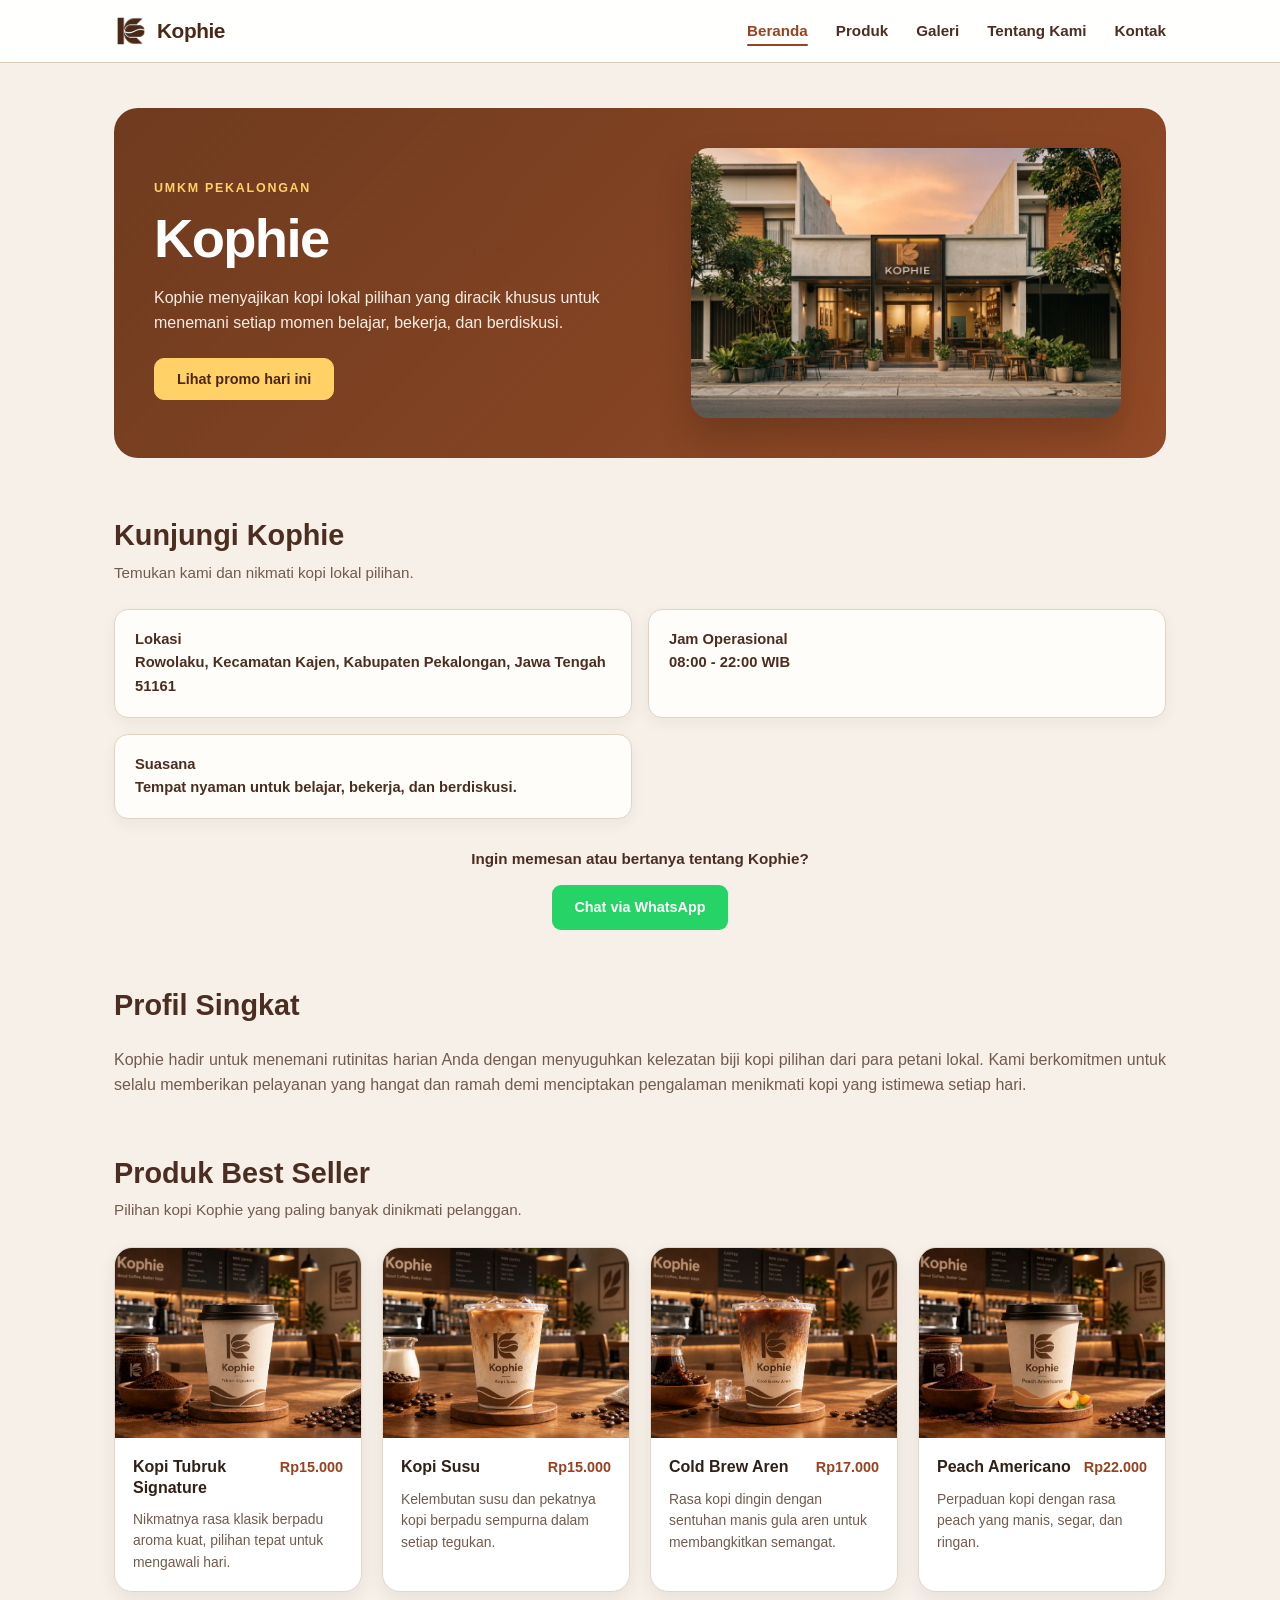
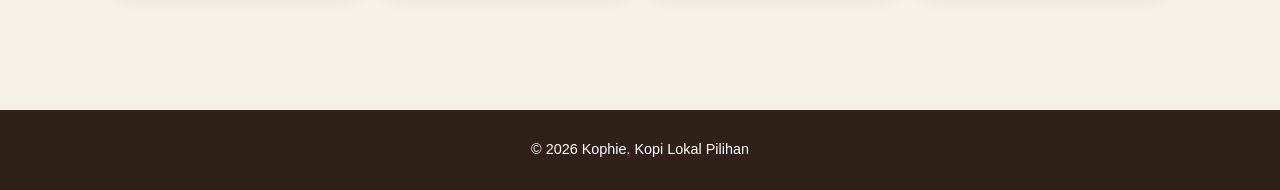
==== commit 200d286b: "Menambahkan halaman kontak, foto owner dan tim di galeri" ====
--- a/index.html
+++ b/index.html
@@ -24,6 +24,7 @@
           <li><a href="produk.html">Produk</a></li>
           <li><a href="galeri.html">Galeri</a></li>
           <li><a href="tentang.html">Tentang Kami</a></li>
+          <li><a href="kontak.html">Kontak</a></li>
         </ul>
       </nav>
     </header>
@@ -46,7 +47,7 @@
         <div class="about-img-wrapper">
           <img
             class="about-img"
-            src="assets/images/suasanakedai/beranda.webp"
+            src="assets/images/header/beranda.webp"
             alt="Foto Kedai Kophie"
           />
         </div>
@@ -61,7 +62,7 @@
         <ul class="category-list">
           <li>
             <strong>Lokasi</strong><br />
-            Rowolaku, Kec. Kajen, Kabupaten Pekalongan, Jawa Tengah 51161
+            Rowolaku, Kecamatan Kajen, Kabupaten Pekalongan, Jawa Tengah 51161
           </li>
 
           <li>
@@ -78,7 +79,7 @@
 
         <a
           class="whatsapp-button"
-          href="https://wa.me/+6285701811842"
+          href="https://wa.me/+6285701811842?text=Halo%20Kophie,%20saya%20ingin%20bertanya%20tentang%20beberapa%20hal"
           target="_blank"
           rel="noopener"
         >
--- a/css/style.css
+++ b/css/style.css
@@ -184,7 +184,7 @@
 
 .category-list {
     display: grid;
-    grid-template-columns: repeat(3, 1fr);
+    grid-template-columns: repeat(2, 1fr);
     gap: 16px;
     margin: 0;
     padding: 0;
@@ -635,4 +635,182 @@
 .audio-player {
   width: 100%;
   outline: none;
+}
+
+.contact-wrapper {
+    display: grid;
+    grid-template-columns: 1.2fr 0.8fr;
+    gap: 30px;
+    align-items: start;
+}
+
+.contact-form {
+    background-color: #fffdf9;
+    border: 1px solid #e2d4c5;
+    border-radius: 18px;
+    padding: 30px;
+    box-shadow: 0 6px 18px rgba(47, 33, 24, 0.05);
+}
+
+.field {
+    margin-bottom: 20px;
+}
+
+.field label {
+    display: block;
+    margin-bottom: 8px;
+    color: #4b2e21;
+    font-size: 0.9rem;
+    font-weight: 600;
+}
+
+.field input,
+.field select,
+.field textarea {
+    width: 100%;
+    padding: 12px 16px;
+    color: #2f2118;
+    background-color: #ffffff;
+    border: 1px solid #dccbbc;
+    border-radius: 10px;
+    font-family: 'Poppins', Arial, sans-serif;
+    font-size: 0.92rem;
+    transition: border-color 0.2s ease, box-shadow 0.2s ease;
+}
+
+.field input:focus,
+.field select:focus,
+.field textarea:focus {
+    outline: none;
+    border-color: #99421f;
+    box-shadow: 0 0 0 3px rgba(153, 66, 31, 0.15);
+}
+
+.field-fieldset {
+    border: 1px solid #dccbbc;
+    border-radius: 10px;
+    padding: 15px 20px;
+    margin-bottom: 20px;
+    background-color: #ffffff;
+}
+
+.field-fieldset legend {
+    color: #4b2e21;
+    font-size: 0.9rem;
+    font-weight: 600;
+    padding: 0 6px;
+}
+
+.radio-group {
+    display: flex;
+    gap: 20px;
+    margin-top: 8px;
+    flex-wrap: wrap;
+}
+
+.radio-group label {
+    color: #594438;
+    font-size: 0.9rem;
+    font-weight: 500;
+    cursor: pointer;
+    display: flex;
+    align-items: center;
+    gap: 6px;
+}
+
+.submit-btn {
+    width: 100%;
+    padding: 13px 22px;
+    border: none;
+    border-radius: 10px;
+    color: #ffffff;
+    background-color: #99421f;
+    font-family: 'Poppins', Arial, sans-serif;
+    font-size: 0.95rem;
+    font-weight: 700;
+    cursor: pointer;
+    transition: background-color 0.2s ease, transform 0.2s ease;
+}
+
+.submit-btn:hover {
+    background-color: #7d3417;
+    transform: translateY(-2px);
+}
+
+.preview-section {
+    background-color: #fffdf9;
+    border: 1px solid #e2d4c5;
+    border-radius: 18px;
+    padding: 30px;
+    box-shadow: 0 6px 18px rgba(47, 33, 24, 0.05);
+}
+
+.preview-section h2 {
+    margin: 0 0 12px;
+    color: #4b2e21;
+    font-size: 1.2rem;
+}
+
+#preview {
+    background-color: #f7f0e7;
+    padding: 16px;
+    border-radius: 10px;
+    border: 1px solid #dfc9b0;
+    color: #594438;
+    font-size: 0.85rem;
+    white-space: pre-wrap;
+    word-break: break-all;
+    margin: 0;
+}
+
+@media (max-width: 900px) {
+    .contact-wrapper {
+        grid-template-columns: 1fr;
+    }
+}
+
+.sidebar-right {
+    display: flex;
+    flex-direction: column;
+    gap: 20px;
+}
+
+.info-item {
+    margin-bottom: 14px;
+}
+
+.info-item:last-child {
+    margin-bottom: 0;
+}
+
+.info-label {
+    margin: 0;
+    color: #725b4d;
+    font-size: 0.85rem;
+    font-weight: 600;
+}
+
+.info-value {
+    margin: 4px 0 0;
+    color: #2f2118;
+    font-size: 0.9rem;
+}
+
+.info-divider {
+    margin: 12px 0;
+    border: none;
+    border-top: 1px solid #dfc9b0;
+}
+
+.info-link {
+    display: inline-block;
+    margin-top: 4px;
+    color: #99421f;
+    font-size: 0.9rem;
+    font-weight: 700;
+    text-decoration: none;
+}
+
+.info-link:hover {
+    text-decoration: underline;
 }
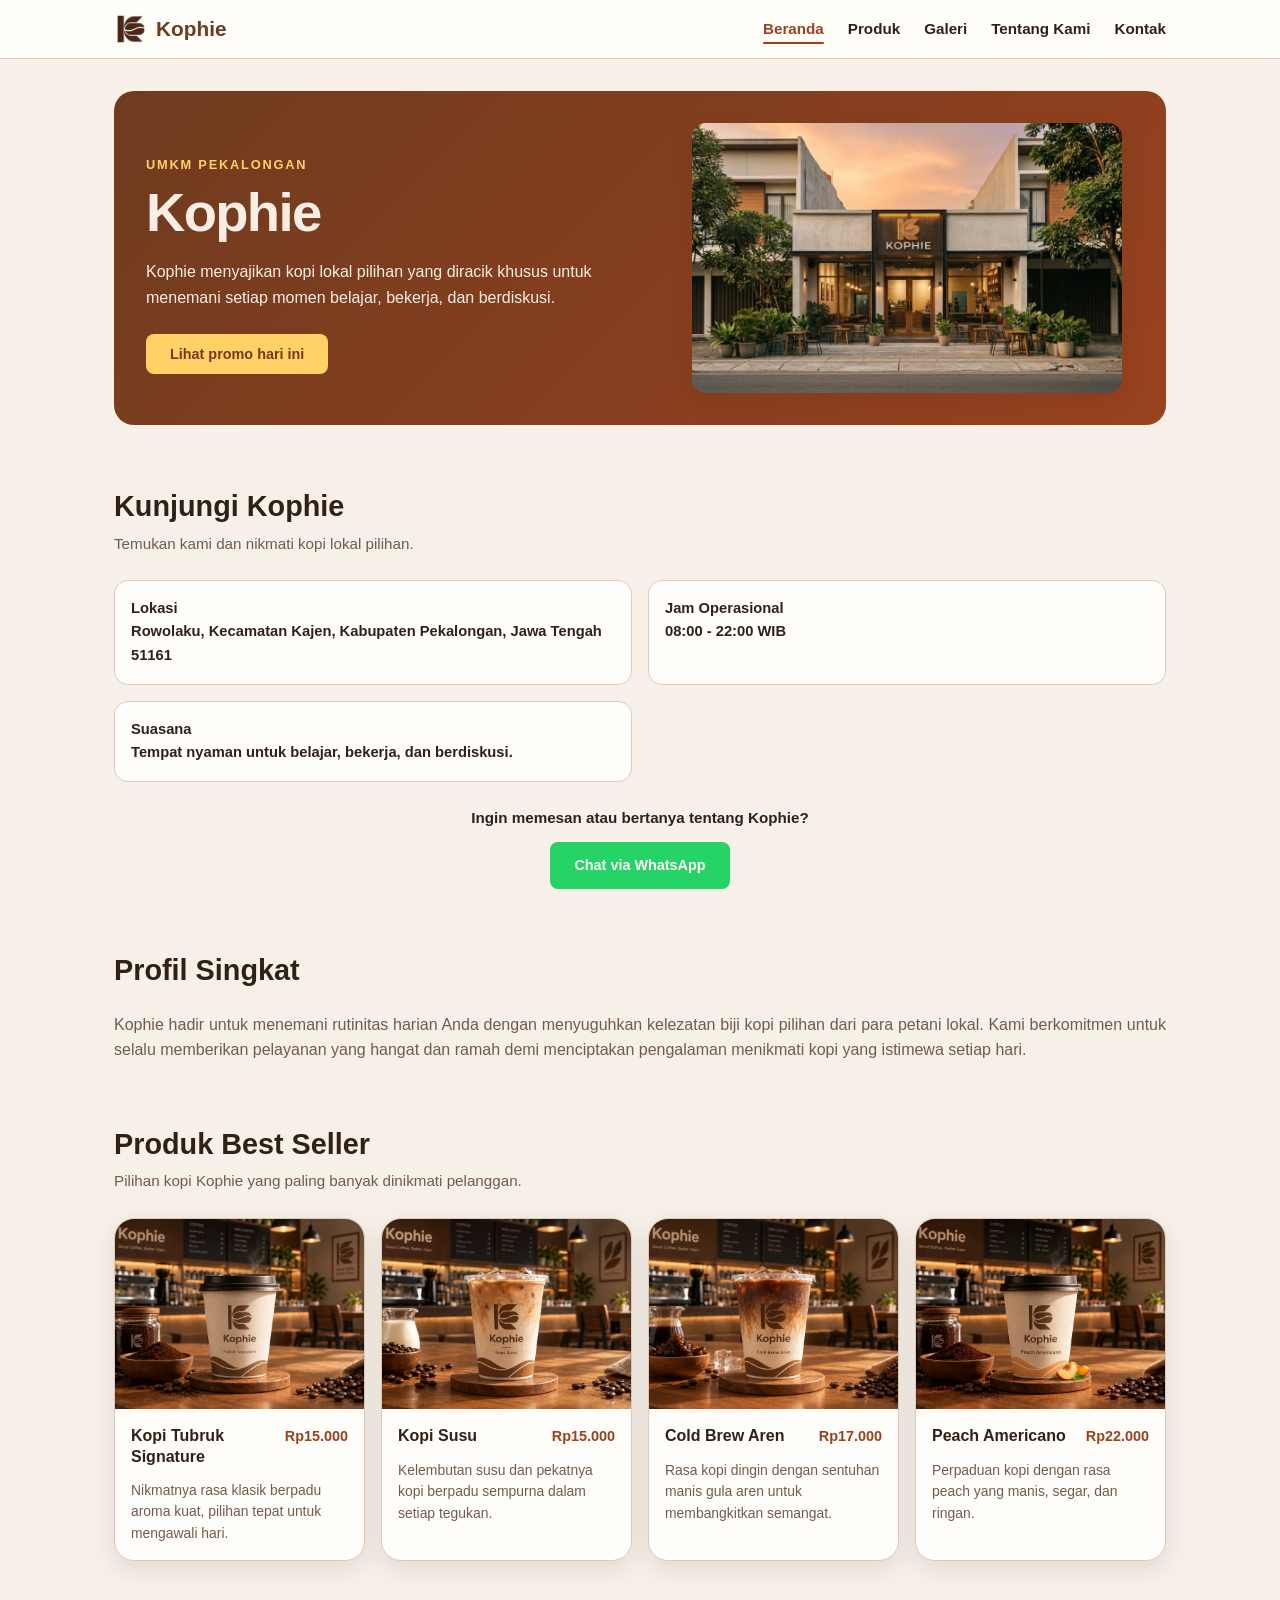
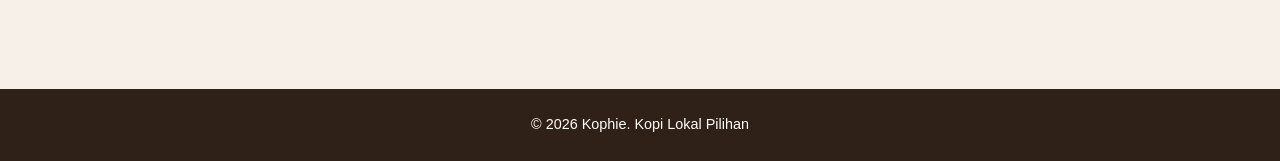
==== commit 1c204a6e: "merubah layout dengan Grid" ====
--- a/index.html
+++ b/index.html
@@ -30,8 +30,8 @@
     </header>
 
     <main id="konten" class="page">
-      <section class="about-hero" aria-labelledby="hero-title">
-        <div class="about-copy">
+      <section class="hero" aria-labelledby="hero-title">
+        <div class="hero-content">
           <p class="eyebrow">UMKM Pekalongan</p>
 
           <h1 id="hero-title">Kophie</h1>
@@ -44,13 +44,11 @@
           <button id="promoButton" type="button">Lihat promo hari ini</button>
         </div>
 
-        <div class="about-img-wrapper">
-          <img
-            class="about-img"
+        <img
+            class="hero-image"
             src="assets/images/header/beranda.webp"
             alt="Foto Kedai Kophie"
           />
-        </div>
       </section>
 
       <section class="section" aria-labelledby="lokasi-title">
@@ -94,8 +92,7 @@
 
         <div>
           <p
-            class="about-desc"
-            style="color: #725b4d; max-width: 100%; text-align: justify"
+            class="about-desc profile-text"
           >
             Kophie hadir untuk menemani rutinitas harian Anda dengan menyuguhkan
             kelezatan biji kopi pilihan dari para petani lokal. Kami berkomitmen
@@ -199,4 +196,4 @@
 
     <script src="js/script.js"></script>
   </body>
-</html>
+</html>
--- a/css/style.css
+++ b/css/style.css
@@ -1,63 +1,101 @@
-* {
-    box-sizing: border-box;
-}
-
-html {
-    scroll-behavior: smooth;
-}
+:root {
+    --color-primary: #99421f;
+    --color-primary-strong: #6f3b1f;
+    --color-text: #2f2118;
+    --color-muted: #725b4d;
+    --color-surface: #fffdf9;
+    --color-surface-soft: #f6f0e8;
+    --color-border: #dccbbc;
+    --color-focus: #2563eb;
+    --space-1: 0.5rem;
+    --space-2: 0.75rem;
+    --space-3: 1rem;
+    --space-4: 1.5rem;
+    --space-5: 2rem;
+    --radius-sm: 0.5rem;
+    --radius-md: 0.875rem;
+    --shadow-card: 0 0.5rem 1.5rem rgb(47 33 24 / 0.1);
+    --bg-interactive: #99421f;
+    --bg-interactive-strong: #7d3417;
+    --color-on-accent: #f8eee5;
+    --radius-lg: 1.25rem;
+    --color-highlight: #ffd166;
+    --color-highlight-strong: #ffda85;
+    --color-success: #25d366;
+    --color-success-bg: #f0fdf4;
+}
+
+* { box-sizing: border-box; }
+html { scroll-behavior: smooth; }
 
 body {
     margin: 0;
-    color: #2f2118;
-    background-color: #f6f0e8;
+    color: var(--color-text);
+    background-color: var(--color-surface-soft);
     font-family: 'Poppins', Arial, sans-serif;
     line-height: 1.6;
 }
+
+a:focus-visible,
+button:focus-visible,
+input:focus-visible,
+select:focus-visible,
+textarea:focus-visible {
+    outline: 3px solid var(--color-focus);
+    outline-offset: 3px;
+}
+
+.skip-link {
+    position: absolute;
+    top: var(--space-1);
+    left: -9999px;
+    z-index: 2000;
+    padding: var(--space-1) var(--space-2);
+    color: var(--color-surface);
+    background-color: var(--color-text);
+    border-radius: var(--radius-sm);
+}
+
+.skip-link:focus { left: var(--space-1); }
 
 .site-header {
     position: sticky;
     top: 0;
     z-index: 1000;
-    background-color: rgba(255, 255, 255, 0.96);
-    border-bottom: 1px solid #dccbbc;
+    background-color: color-mix(in srgb, var(--color-surface) 96%, transparent);
+    border-bottom: 1px solid var(--color-border);
     backdrop-filter: blur(8px);
 }
 
 .nav {
+    display: flex;
+    flex-wrap: wrap;
+    align-items: center;
+    justify-content: space-between;
+    gap: var(--space-4);
     max-width: 1100px;
     margin: 0 auto;
-    padding: 14px 24px;
-    display: flex;
-    align-items: center;
-    justify-content: space-between;
-    gap: 24px;
+    padding: var(--space-2) var(--space-4);
 }
 
 .brand {
     display: flex;
     align-items: center;
-    gap: 9px;
-    color: #4b2715;
+    gap: var(--space-1);
+    color: var(--color-primary-strong);
     font-size: 1.3rem;
     font-weight: 800;
+    line-height: 1;
     text-decoration: none;
-    letter-spacing: -0.02em;
-}
-
-.brand img {
-    width: 34px;
-    height: 34px;
-    display: block;
-    object-fit: contain;
-}
-
-.brand span {
-    line-height: 1;
-}
+}
+
+.brand img { display: block; width: 34px; height: 34px; object-fit: contain; }
+
 .nav-list {
     display: flex;
-    align-items: center;
-    gap: 28px;
+    flex-wrap: wrap;
+    align-items: center;
+    gap: var(--space-1) var(--space-4);
     margin: 0;
     padding: 0;
     list-style: none;
@@ -65,601 +103,336 @@
 
 .nav-list a {
     position: relative;
-    color: #4b2e21;
+    color: var(--color-text);
     font-size: 0.95rem;
     font-weight: 600;
     text-decoration: none;
-    transition: color 0.2s ease;
-}
-
-.nav-list a:hover {
-    color: #9a4825;
-}
+}
+
+.nav-list a:hover { color: var(--color-primary-strong); }
 
 .nav-list a.active,
-.nav-list a[aria-current="page"] {
-    color: #99421f;
-}
+.nav-list a[aria-current="page"] { color: var(--color-primary); }
 
 .nav-list a.active::after,
 .nav-list a[aria-current="page"]::after {
     content: "";
     position: absolute;
-    left: 0;
-    right: 0;
-    bottom: -7px;
+    inset: auto 0 -7px;
     height: 2px;
-    border-radius: 10px;
-    background-color: #99421f;
-}
-
-a:focus-visible,
-button:focus-visible {
-    outline: 3px solid #2563eb;
-    outline-offset: 3px;
+    border-radius: var(--radius-sm);
+    background-color: var(--color-primary);
 }
 
 .page {
     max-width: 1100px;
     margin: 0 auto;
-    padding: 45px 24px 60px;
-}
-
-.about-hero {
+    padding: var(--space-5) var(--space-4) calc(var(--space-5) * 2);
+}
+
+.hero {
+    display: grid;
+    grid-template-columns: minmax(0, 1.05fr) minmax(0, 0.95fr);
+    align-items: center;
+    gap: var(--space-5);
     min-height: 330px;
-    display: grid;
-    grid-template-columns: 1.05fr 0.95fr;
-    align-items: center;
-    gap: 45px;
-    padding: 40px;
-    margin-bottom: 60px;
-    color: white;
-    background: linear-gradient(135deg, #6f3b1f, #934a26);
-    border-radius: 24px;
+    margin-bottom: calc(var(--space-5) * 2);
+    padding: var(--space-5);
     overflow: hidden;
-}
-
-.about-copy {
-    max-width: 560px;
+    color: var(--color-on-accent);
+    background: linear-gradient(135deg, var(--color-primary-strong), var(--color-primary));
+    border-radius: var(--radius-lg);
+}
+
+.hero-content { max-width: 560px; }
+
+.hero-content h1 {
+    margin: 0 0 var(--space-3);
+    font-size: clamp(2.2rem, 5vw, 3.4rem);
+    line-height: 1.1;
+    letter-spacing: -0.03em;
 }
 
 .eyebrow {
     display: inline-block;
-    margin-bottom: 10px;
-    color: #ffd166;
-    font-size: 0.78rem;
+    margin-bottom: var(--space-1);
+    color: var(--color-highlight);
+    font-size: 0.8rem;
     font-weight: 700;
     letter-spacing: 0.14em;
     text-transform: uppercase;
 }
 
-.about-copy h1 {
-    margin: 0 0 16px;
-    font-size: clamp(2.2rem, 5vw, 3.4rem);
-    line-height: 1.1;
-    letter-spacing: -0.03em;
-}
-
-.about-desc {
-    max-width: 520px;
-    margin: 0;
-    color: #f8eee5;
-    font-size: 1rem;
-}
-
-.about-img-wrapper {
-    display: flex;
-    justify-content: center;
-}
-
-.about-img {
+.about-desc { max-width: 520px; margin: 0; color: var(--color-on-accent); }
+.profile-text { max-width: 100%; color: var(--color-muted); text-align: justify; }
+
+.hero-image {
+    justify-self: center;
     width: 100%;
     max-width: 430px;
     height: 270px;
     object-fit: cover;
-    border-radius: 18px;
-    box-shadow: 0 18px 35px rgba(0, 0, 0, 0.18);
-}
-
-.section {
-    margin-bottom: 58px;
-}
-
-.section-head {
-    margin-bottom: 24px;
-}
+    border-radius: var(--radius-md);
+    box-shadow: var(--shadow-card);
+}
+
+.section { margin-bottom: calc(var(--space-5) * 2); }
+.section-head { margin-bottom: var(--space-4); }
 
 .section-head h2 {
-    margin: 0 0 8px;
-    color: #4b2e21;
+    margin: 0 0 var(--space-1);
+    color: var(--color-text);
     font-size: 1.8rem;
     line-height: 1.2;
 }
 
-.section-head p {
-    margin: 0;
-    color: #725b4d;
-    font-size: 0.95rem;
-}
+.section-head p { margin: 0; color: var(--color-muted); font-size: 0.95rem; }
 
 .category-list {
     display: grid;
-    grid-template-columns: repeat(2, 1fr);
-    gap: 16px;
+    grid-template-columns: repeat(2, minmax(0, 1fr));
+    gap: var(--space-3);
     margin: 0;
     padding: 0;
     list-style: none;
 }
 
 .category-list li {
-    padding: 18px 20px;
-    color: #4b2e21;
-    background-color: #fffdf9;
-    border: 1px solid #e2d4c5;
-    border-radius: 14px;
-    box-shadow: 0 5px 16px rgba(47, 33, 24, 0.05);
+    padding: var(--space-3);
+    color: var(--color-text);
+    background-color: var(--color-surface);
+    border: 1px solid var(--color-border);
+    border-radius: var(--radius-md);
     font-size: 0.92rem;
     font-weight: 600;
 }
 
 .products {
     display: grid;
-    grid-template-columns: repeat(4, 1fr);
-    gap: 20px;
+    grid-template-columns: repeat(4, minmax(0, 1fr));
+    gap: var(--space-3);
     margin: 0;
     padding: 0;
 }
 
-.product-card {
+.product-card,
+.value-card {
     margin: 0;
     overflow: hidden;
-    background-color: #ffffff;
-    border: 1px solid #e4d7ca;
-    border-radius: 18px;
-    box-shadow: 0 6px 18px rgba(47, 33, 24, 0.07);
-    transition: transform 0.2s ease, box-shadow 0.2s ease;
-}
-
-.product-card:hover {
-    transform: translateY(-5px);
-    box-shadow: 0 12px 25px rgba(47, 33, 24, 0.12);
-}
-
-.product-img {
-    display: block;
-    width: 100%;
-    height: 190px;
-    object-fit: cover;
-}
-
-.product-card figcaption {
-    padding: 18px;
-}
+    background-color: var(--color-surface);
+    border: 1px solid var(--color-border);
+    border-radius: var(--radius-lg);
+    box-shadow: var(--shadow-card);
+}
+
+.product-card { display: flex; flex-direction: column; }
+
+article.product-card { gap: var(--space-1); padding: var(--space-3); }
+article.product-card h3,
+article.product-card p { margin: 0; }
+article.product-card p { color: var(--color-muted); font-size: 0.9rem; }
+article.product-card p.price { color: var(--color-primary); }
+
+.product-badge {
+    align-self: flex-start;
+    padding: calc(var(--space-1) / 2) var(--space-2);
+    color: var(--color-primary-strong);
+    font-size: 0.875rem;
+    font-weight: 800;
+    background-color: var(--color-highlight);
+    border-radius: var(--radius-lg);
+}
+
+.card-actions {
+    display: flex;
+    flex-wrap: wrap;
+    align-items: center;
+    gap: var(--space-2);
+    margin-top: auto;
+}
+
+.card-actions a:not(.button) { color: var(--color-primary); font-weight: 600; }
+
+.product-img { display: block; width: 100%; height: 190px; object-fit: cover; }
+.product-card figcaption { padding: var(--space-3); }
 
 .product-header {
     display: flex;
     align-items: flex-start;
     justify-content: space-between;
-    gap: 12px;
-}
-
-.product-header h3 {
-    margin: 0;
-    color: #2f2118;
-    font-size: 1rem;
-    line-height: 1.35;
-}
-
-.product-header .price {
-    flex-shrink: 0;
-    color: #99421f;
-    font-size: 0.9rem;
-    font-weight: 800;
-}
+    gap: var(--space-2);
+}
+
+.product-header h3 { margin: 0; font-size: 1rem; line-height: 1.35; }
+
+.price,
+.price-cell { color: var(--color-primary); font-weight: 800; }
+
+.product-header .price { flex-shrink: 0; font-size: 0.9rem; }
 
 .product-card figcaption p {
-    margin: 10px 0 0;
-    color: #725b4d;
+    margin: var(--space-2) 0 0;
+    color: var(--color-muted);
     font-size: 0.87rem;
     line-height: 1.55;
 }
 
 .price-table-wrap {
-    width: 100%;
     overflow-x: auto;
-    background-color: #fffdf9;
-    border: 1px solid #d7b993;
-    border-radius: 16px;
-    box-shadow: 0 5px 18px rgba(47, 33, 24, 0.05);
-}
-
-.price-table-wrap table {
-    width: 100%;
-    min-width: 600px;
-    border-collapse: collapse;
-}
-
-.price-table-wrap caption {
-    padding: 18px 20px 12px;
-    color: #4b2e21;
-    font-family: Georgia, serif;
-    font-size: 1rem;
-    font-weight: 700;
-    text-align: left;
-}
-
-.price-table-wrap thead {
-    background-color: #99421f;
-    color: #ffffff;
-}
+    background-color: var(--color-surface);
+    border: 1px solid var(--color-border);
+    border-radius: var(--radius-md);
+}
+
+.price-table-wrap table { width: 100%; min-width: 600px; border-collapse: collapse; }
+
+.price-table-wrap thead { color: var(--color-on-accent); background-color: var(--bg-interactive); }
 
 .price-table-wrap th,
 .price-table-wrap td {
-    padding: 15px 20px;
+    padding: var(--space-2) var(--space-3);
+    font-size: 0.92rem;
     text-align: left;
-    font-size: 0.92rem;
-}
-
-.price-table-wrap thead th {
-    font-weight: 700;
-}
-
-.price-table-wrap tbody tr {
-    border-bottom: 1px solid #dfc9b0;
-}
-
-.price-table-wrap tbody tr:nth-child(even) {
-    background-color: #f7f0e7;
-}
-
-.price-table-wrap tbody tr:last-child {
-    border-bottom: none;
-}
-
-.price-table-wrap tbody th {
-    color: #2f2118;
-    font-weight: 600;
-}
-
-.price-table-wrap tbody td {
-    color: #594438;
-}
-
-.price-cell {
-    color: #99421f !important;
-    font-weight: 800;
-}
-
-.site-footer {
-    padding: 28px 20px;
-    background-color: #2f2118;
-    color: #ffffff;
-    text-align: center;
-}
-
-.site-footer p {
-    margin: 0;
-    font-size: 0.9rem;
-}
-
-.skip-link {
-    position: absolute;
-    left: -9999px;
-    top: 8px;
-    z-index: 2000;
-    padding: 8px 12px;
-    color: white;
-    background-color: #2f2118;
-    border-radius: 6px;
-}
-
-.skip-link:focus {
-    left: 8px;
-}
-
-@media (max-width: 900px) {
-    .products {
-        grid-template-columns: repeat(2, 1fr);
-    }
-
-    .category-list {
-        grid-template-columns: 1fr;
-    }
-
-    .about-hero {
-        grid-template-columns: 1fr;
-        gap: 30px;
-    }
-
-    .about-img {
-        max-width: 100%;
-    }
-}
-
-@media (max-width: 650px) {
-    .nav {
-        flex-direction: column;
-        padding: 14px 18px;
-    }
-
-    .nav-list {
-        width: 100%;
-        justify-content: center;
-        flex-wrap: wrap;
-        gap: 12px 18px;
-    }
-
-    .nav-list a {
-        font-size: 0.85rem;
-    }
-
-    .page {
-        padding: 28px 16px 45px;
-    }
-
-    .about-hero {
-        padding: 28px 22px;
-        margin-bottom: 42px;
-        border-radius: 20px;
-    }
-
-    .about-copy h1 {
-        font-size: 2.2rem;
-    }
-
-    .products {
-        grid-template-columns: 1fr;
-    }
-
-    .product-img {
-        height: 220px;
-    }
-
-    .section {
-        margin-bottom: 45px;
-    }
-
-    .section-head h2 {
-        font-size: 1.55rem;
-    }
-}
-
-#promoButton {
-    margin-top: 22px;
-    padding: 12px 22px;
-    border: 1px solid #ffd166;
-    border-radius: 10px;
-    color: #4b2715;
-    background-color: #ffd166;
-    font-family: 'Poppins', Arial, sans-serif;
+}
+
+.price-table-wrap tbody tr { border-bottom: 1px solid var(--color-border); }
+.price-table-wrap tbody tr:nth-child(even) { background-color: var(--color-surface-soft); }
+.price-table-wrap tbody tr:last-child { border-bottom: none; }
+.price-table-wrap tbody th { font-weight: 600; }
+.price-table-wrap tbody td { color: var(--color-muted); }
+.price-table-wrap td.price-cell { color: var(--color-primary); }
+
+#promoButton,
+.whatsapp-button,
+.submit-btn,
+.button {
+    padding: var(--space-2) var(--space-4);
+    border: 0;
+    border-radius: var(--radius-sm);
+    font-family: inherit;
     font-size: 0.9rem;
     font-weight: 700;
+    text-decoration: none;
     cursor: pointer;
-    transition: transform 0.2s ease, background-color 0.2s ease;
-}
-
-#promoButton:hover {
-    background-color: #ffda85;
-    transform: translateY(-2px);
-}
-
-#promoButton:active {
-    transform: translateY(0);
-}
+}
+
+.button { display: inline-block; color: var(--color-on-accent); background-color: var(--bg-interactive); }
+.button:hover { background-color: var(--bg-interactive-strong); }
+
+#promoButton {
+    margin-top: var(--space-4);
+    color: var(--color-primary-strong);
+    background-color: var(--color-highlight);
+}
+
+#promoButton:hover { background-color: var(--color-highlight-strong); }
+
+.contact-text {
+    margin: var(--space-4) 0 var(--space-2);
+    font-size: 0.95rem;
+    font-weight: 600;
+    text-align: center;
+}
+
+.whatsapp-button {
+    display: flex;
+    align-items: center;
+    justify-content: center;
+    width: fit-content;
+    margin: 0 auto;
+    color: var(--color-surface);
+    background-color: var(--color-success);
+}
+
+.whatsapp-button:hover { filter: brightness(0.9); }
 
 .values {
     display: grid;
-    grid-template-columns: repeat(3, 1fr);
-    gap: 20px;
-}
-
-.value-card {
-    position: relative;
-    min-height: 260px;
-    padding: 28px;
-    overflow: hidden;
-    background-color: #fffdf9;
-    border: 1px solid #e2d4c5;
-    border-radius: 18px;
-    box-shadow: 0 6px 18px rgba(47, 33, 24, 0.06);
-    transition: transform 0.2s ease, box-shadow 0.2s ease;
-}
-
-.value-card:hover {
-    transform: translateY(-5px);
-    box-shadow: 0 12px 25px rgba(47, 33, 24, 0.11);
-}
+    grid-template-columns: repeat(3, minmax(0, 1fr));
+    gap: var(--space-3);
+}
+
+.value-card { min-height: 260px; padding: var(--space-4); }
 
 .value-number {
     display: block;
-    margin-bottom: 35px;
-    color: #c9a27e;
+    margin-bottom: var(--space-4);
+    color: color-mix(in srgb, var(--color-primary-strong) 40%, var(--color-surface));
     font-family: Georgia, serif;
     font-size: 2.2rem;
     font-weight: 700;
     line-height: 1;
 }
 
-.value-card h3 {
-    margin: 0 0 10px;
-    color: #4b2e21;
-    font-size: 1.15rem;
-}
-
-.value-card p {
-    margin: 0;
-    color: #725b4d;
-    font-size: 0.88rem;
-    line-height: 1.65;
-}
-
-@media (max-width: 900px) {
-    .values {
-        grid-template-columns: 1fr;
-    }
-
-    .value-card {
-        min-height: auto;
-    }
-}
-
-.contact-text {
-    margin: 28px 0 14px;
-    color: #4b2e21;
-    font-size: 0.95rem;
-    font-weight: 600;
-    text-align: center;
-}
-
-.whatsapp-button {
-    display: flex;
-    width: fit-content;
-    align-items: center;
-    justify-content: center;
-    margin: 0 auto;
-    padding: 11px 22px;
-    border-radius: 9px;
-    color: #ffffff;
-    background-color: #25d366;
-    font-size: 0.9rem;
-    font-weight: 700;
-    text-decoration: none;
-    transition: transform 0.2s ease, background-color 0.2s ease;
-}
-
-.whatsapp-button:hover {
-    background-color: #1ebe5d;
-    transform: translateY(-2px);
-}
-
-.cafe-gallery {
-  display: grid;
-  grid-template-columns: repeat(2, 1fr);
-  gap: 20px;
-}
-
-.cafe-card {
-  margin: 0;
-  background: #fff;
-  border: 1px solid #ddd;
-  border-radius: 16px;
-  overflow: hidden;
-  box-shadow: 0 2px 6px rgba(0, 0, 0, 0.08);
-}
-
-.cafe-img {
-  display: block;
-  width: 100%;
-  aspect-ratio: 16 / 9;
-  object-fit: cover;
-}
-
-.cafe-card figcaption {
-  padding: 14px 16px 16px;
-}
-
-.cafe-card h3 {
-  margin: 0 0 6px;
-  font-size: 18px;
-}
-
-.cafe-card p {
-  margin: 0;
-  font-size: 14px;
-  line-height: 1.5;
-}
-
-/* Tampilan HP */
-@media (max-width: 768px) {
-  .cafe-gallery {
-    grid-template-columns: 1fr;
-  }
-}
-
-.video-wrapper {
-  display: flex;
-  justify-content: center;
-  margin-top: 20px;
-}
-
-.video-card {
-  background-color: #ffffff;
-  border-radius: 16px;
-  padding: 20px;
-  max-width: 700px;
-  width: 100%;
-  box-shadow: 0 4px 12px rgba(0, 0, 0, 0.08);
-}
+.value-card h3 { margin: 0 0 var(--space-2); font-size: 1.15rem; }
+.value-card p { margin: 0; color: var(--color-muted); font-size: 0.88rem; line-height: 1.65; }
+
+.product-grid,
+.gallery-grid {
+    display: grid;
+    grid-template-columns: repeat(3, minmax(0, 1fr));
+    gap: var(--space-3);
+}
+
+.gallery-grid { grid-template-columns: repeat(2, minmax(0, 1fr)); }
+
+.media-card,
+.video-card,
+.audio-card {
+    overflow: hidden;
+    background-color: var(--color-surface);
+    border: 1px solid var(--color-border);
+    border-radius: var(--radius-md);
+    box-shadow: var(--shadow-card);
+}
+
+.media-card { margin: 0; }
+.media-card img { display: block; width: 100%; aspect-ratio: 16 / 9; object-fit: cover; }
+.media-card figcaption { padding: var(--space-2) var(--space-3) var(--space-3); }
+.media-card h3 { margin: 0 0 var(--space-1); font-size: 1.1rem; }
+.media-card p,
+.audio-note { margin: 0; color: var(--color-muted); font-size: 0.9rem; }
+
+.video-wrapper,
+.audio-wrapper { display: flex; justify-content: center; margin-top: var(--space-3); }
+
+.video-card,
+.audio-card { width: 100%; max-width: 700px; padding: var(--space-4); }
 
 .video-player {
-  width: 100%;
-  max-height: 450px;
-  border-radius: 12px;
-  object-fit: cover;
-  background-color: #000;
-  display: block;
-}
-
-.video-caption {
-  margin-top: 15px;
-  text-align: left;
-}
-
-.video-caption p {
-  margin: 0;
-  font-size: 0.95rem;
-  color: #555555;
-}
-
-.audio-wrapper {
-  display: flex;
-  justify-content: center;
-  margin-top: 15px;
-}
-
-.audio-card {
-  background-color: #ffffff;
-  border-radius: 16px;
-  padding: 24px 28px;
-  max-width: 700px;
-  width: 100%;
-  box-shadow: 0 4px 12px rgba(0, 0, 0, 0.08);
-}
-
-.audio-note {
-  margin: 0 0 16px 0;
-  font-size: 0.9rem;
-  color: #666666;
-}
-
-.audio-player {
-  width: 100%;
-  outline: none;
-}
+    display: block;
+    width: 100%;
+    max-height: 450px;
+    object-fit: cover;
+    background-color: var(--color-text);
+    border-radius: var(--radius-sm);
+}
+
+.audio-note { margin-bottom: var(--space-3); }
+.audio-player { width: 100%; }
 
 .contact-wrapper {
     display: grid;
-    grid-template-columns: 1.2fr 0.8fr;
-    gap: 30px;
+    grid-template-columns: minmax(0, 1.2fr) minmax(0, 0.8fr);
+    gap: var(--space-4);
     align-items: start;
 }
 
-.contact-form {
-    background-color: #fffdf9;
-    border: 1px solid #e2d4c5;
-    border-radius: 18px;
-    padding: 30px;
-    box-shadow: 0 6px 18px rgba(47, 33, 24, 0.05);
-}
-
-.field {
-    margin-bottom: 20px;
-}
+.contact-form,
+.preview-section,
+.katalog-filter {
+    padding: var(--space-4);
+    background-color: var(--color-surface);
+    border: 1px solid var(--color-border);
+    border-radius: var(--radius-lg);
+}
+
+.sidebar-right { display: flex; flex-direction: column; gap: var(--space-3); }
+.field { margin-bottom: var(--space-3); }
 
 .field label {
     display: block;
-    margin-bottom: 8px;
-    color: #4b2e21;
+    margin-bottom: var(--space-1);
     font-size: 0.9rem;
     font-weight: 600;
 }
@@ -668,149 +441,106 @@
 .field select,
 .field textarea {
     width: 100%;
-    padding: 12px 16px;
-    color: #2f2118;
-    background-color: #ffffff;
-    border: 1px solid #dccbbc;
-    border-radius: 10px;
-    font-family: 'Poppins', Arial, sans-serif;
+    padding: var(--space-2) var(--space-3);
+    color: var(--color-text);
+    background-color: var(--color-surface);
+    border: 1px solid var(--color-border);
+    border-radius: var(--radius-sm);
+    font-family: inherit;
     font-size: 0.92rem;
-    transition: border-color 0.2s ease, box-shadow 0.2s ease;
 }
 
 .field input:focus,
 .field select:focus,
-.field textarea:focus {
-    outline: none;
-    border-color: #99421f;
-    box-shadow: 0 0 0 3px rgba(153, 66, 31, 0.15);
-}
+.field textarea:focus { border-color: var(--color-primary); }
 
 .field-fieldset {
-    border: 1px solid #dccbbc;
-    border-radius: 10px;
-    padding: 15px 20px;
-    margin-bottom: 20px;
-    background-color: #ffffff;
-}
-
-.field-fieldset legend {
-    color: #4b2e21;
+    margin-bottom: var(--space-3);
+    padding: var(--space-3);
+    border: 1px solid var(--color-border);
+    border-radius: var(--radius-sm);
+}
+
+.field-fieldset legend { padding: 0 var(--space-1); font-size: 0.9rem; font-weight: 600; }
+
+.radio-group { display: flex; flex-wrap: wrap; gap: var(--space-3); margin-top: var(--space-1); }
+
+.radio-group label {
+    display: flex;
+    align-items: center;
+    gap: var(--space-1);
+    color: var(--color-muted);
     font-size: 0.9rem;
     font-weight: 600;
-    padding: 0 6px;
-}
-
-.radio-group {
-    display: flex;
-    gap: 20px;
-    margin-top: 8px;
-    flex-wrap: wrap;
-}
-
-.radio-group label {
-    color: #594438;
-    font-size: 0.9rem;
-    font-weight: 500;
     cursor: pointer;
-    display: flex;
-    align-items: center;
-    gap: 6px;
 }
 
 .submit-btn {
     width: 100%;
-    padding: 13px 22px;
-    border: none;
-    border-radius: 10px;
-    color: #ffffff;
-    background-color: #99421f;
-    font-family: 'Poppins', Arial, sans-serif;
-    font-size: 0.95rem;
-    font-weight: 700;
-    cursor: pointer;
-    transition: background-color 0.2s ease, transform 0.2s ease;
-}
-
-.submit-btn:hover {
-    background-color: #7d3417;
-    transform: translateY(-2px);
-}
-
-.preview-section {
-    background-color: #fffdf9;
-    border: 1px solid #e2d4c5;
-    border-radius: 18px;
-    padding: 30px;
-    box-shadow: 0 6px 18px rgba(47, 33, 24, 0.05);
-}
-
-.preview-section h2 {
-    margin: 0 0 12px;
-    color: #4b2e21;
-    font-size: 1.2rem;
-}
+    color: var(--color-on-accent);
+    background-color: var(--bg-interactive);
+}
+
+.submit-btn:hover { background-color: var(--bg-interactive-strong); }
+
+.preview-section h2 { margin: 0 0 var(--space-2); font-size: 1.2rem; }
 
 #preview {
-    background-color: #f7f0e7;
-    padding: 16px;
-    border-radius: 10px;
-    border: 1px solid #dfc9b0;
-    color: #594438;
+    margin: 0;
+    padding: var(--space-3);
+    color: var(--color-muted);
+    background-color: var(--color-surface-soft);
+    border: 1px solid var(--color-border);
+    border-radius: var(--radius-sm);
     font-size: 0.85rem;
     white-space: pre-wrap;
     word-break: break-all;
-    margin: 0;
-}
-
-@media (max-width: 900px) {
-    .contact-wrapper {
-        grid-template-columns: 1fr;
-    }
-}
-
-.sidebar-right {
-    display: flex;
-    flex-direction: column;
-    gap: 20px;
-}
-
-.info-item {
-    margin-bottom: 14px;
-}
-
-.info-item:last-child {
-    margin-bottom: 0;
-}
-
-.info-label {
-    margin: 0;
-    color: #725b4d;
-    font-size: 0.85rem;
-    font-weight: 600;
-}
-
-.info-value {
-    margin: 4px 0 0;
-    color: #2f2118;
-    font-size: 0.9rem;
-}
-
-.info-divider {
-    margin: 12px 0;
-    border: none;
-    border-top: 1px solid #dfc9b0;
-}
+}
+
+.info-item { margin-bottom: var(--space-2); }
+.info-item:last-child { margin-bottom: 0; }
+.info-label { margin: 0; color: var(--color-muted); font-size: 0.85rem; font-weight: 600; }
+.info-value { margin: calc(var(--space-1) / 2) 0 0; font-size: 0.9rem; }
+.info-divider { margin: var(--space-2) 0; border: none; border-top: 1px solid var(--color-border); }
 
 .info-link {
     display: inline-block;
-    margin-top: 4px;
-    color: #99421f;
+    margin-top: calc(var(--space-1) / 2);
+    color: var(--color-primary);
     font-size: 0.9rem;
     font-weight: 700;
     text-decoration: none;
 }
 
-.info-link:hover {
-    text-decoration: underline;
-}+.info-link:hover { text-decoration: underline; }
+
+.site-footer {
+    padding: var(--space-4) var(--space-3);
+    color: var(--color-surface);
+    background-color: var(--color-text);
+    font-size: 0.9rem;
+    text-align: center;
+}
+
+.site-footer p { margin: 0; }
+
+.katalog-layout {
+    display: grid;
+    grid-template-columns: minmax(0, 1fr);
+    grid-template-areas:
+        "filter"
+        "paketin"
+        "paketout";
+}
+
+.katalog-filter { grid-area: filter; }
+.paket-in { grid-area: paketin; }
+.paket-out { grid-area: paketout; }
+
+.katalog-layout .section { margin: var(--space-4) 0 0; }
+.katalog-layout .section-head h2 { margin-top: 0; }
+.katalog-filter .field-fieldset { margin: 0; padding: 0; border: 0; }
+.katalog-filter legend { padding: 0; }
+
+.katalog-layout:has(#paket-in:checked) .paket-out,
+.katalog-layout:has(#paket-out:checked) .paket-in { display: none; }
